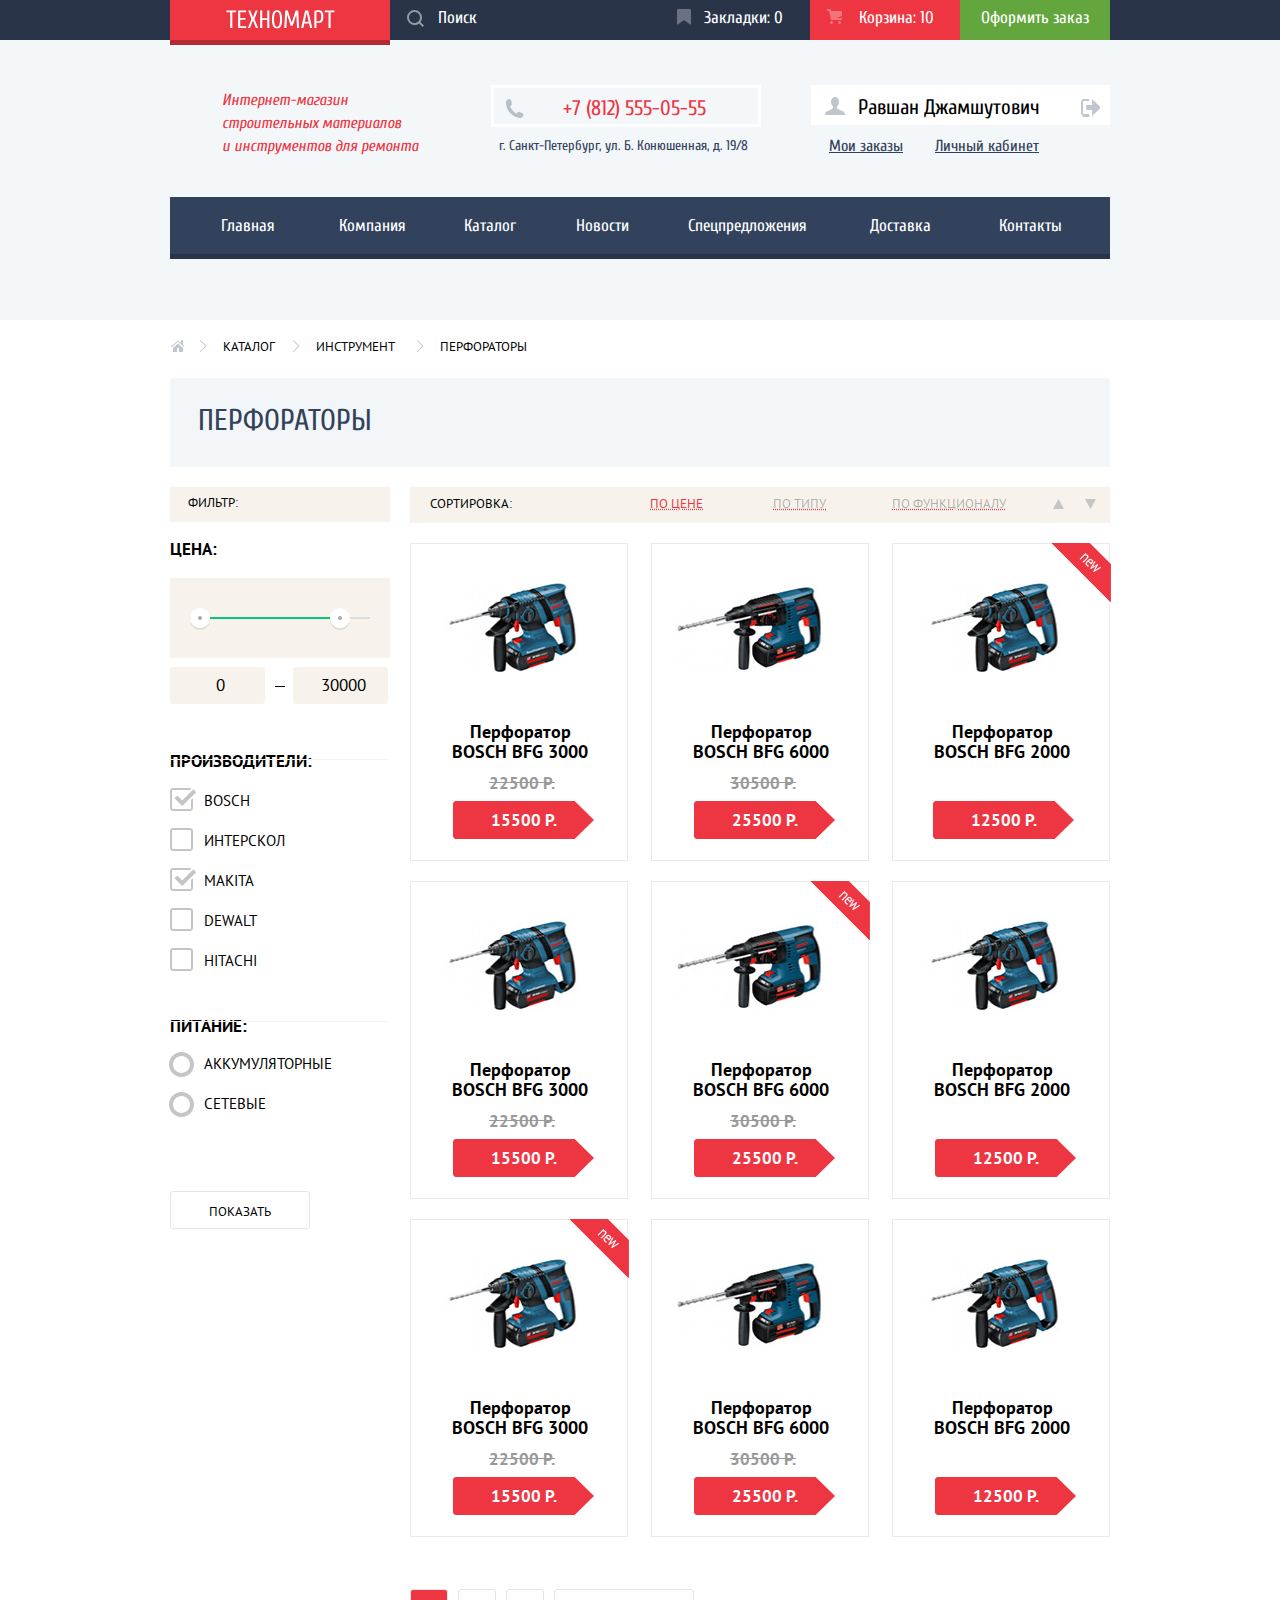
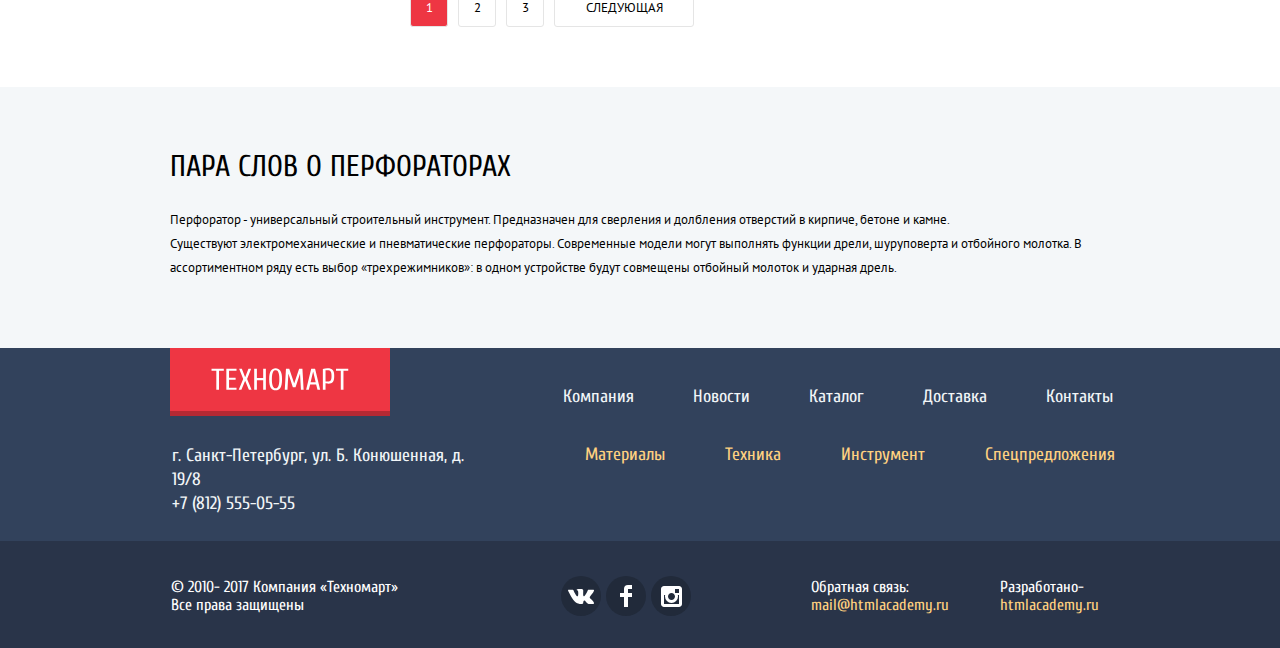
==== catalog.html @ b43952e5 "Update catalog.html" ====
<!DOCTYPE html>
<html lang="ru">
  <head>
    <meta charset="utf-8">
    <title>HTML Academy: Техномарт</title>
    <link href="https://fonts.googleapis.com/css?family=Cuprum:400,400i,700|PT+Sans:400,400i,700&display=swap&subset=cyrillic" rel="stylesheet"></link>
    <link  href="css/normalize.css" rel="stylesheet">
    <link  href="css/style.css" rel="stylesheet">
  </head>
  <body class="catalog-page">
    <header class="main-header">
      <div class="header-top-wrapper">
        <div class="header-top container">
          <div class="logo">
            <a href="index.html">
              <img src="img/logo-technomart.svg" alt="Логотип интернет-магазина &laquo;Техномарт&raquo;" width="109" height="19">
            </a>
          </div>
          <form class="search" action="#" method="post" autocomplete="off">
            <label class="visually-hidden" for="search">Поиск:</label>
            <input id="search" type="text" name="search" placeholder="Поиск">
          </form>
          <div class="order-registration">
            <a class="bookmarks" href="">Закладки: 0</a>
            <a class="basket-full" href="">Корзина: 10</a>
            <a class="order" href="">Оформить заказ</a>
          </div>
        </div>
      </div>
      <div class="header-middle container">
        <div class="technomart-definition">
        <p>
        Интернет-магазин строительных материалов<br> и инструментов для ремонта
        </p>
      </div>
      <div class="address">
          <a class="phone" href="">+7 (812) 555-05-55</a>
          <p>г. Санкт-Петербург, ул. Б. Конюшенная, д. 19/8</p>
        </div>
        <div class="personal">
          <ul>
            <li><a class="name" href="">Равшан Джамшутович</a></li>
            <li>
              <a class="exit" href="">
              <span class="visually-hidden">Выход</span>
              </a>
            </li>
          </ul>
          <ul>
            <li><a class="my-orders" href="">Мои заказы</a></li>
            <li><a class="personal-account" href="">Личный кабинет</a></li>
          </ul>
        </div>
      </div>
      <div class="container">
        <nav>
          <ul class="header-navigation">
            <li><a class="current" href="index.html">Главная</a></li>
            <li><a href="">Компания</a></li>
            <li><a href="catalog.html">Каталог</a></li>
            <li><a href="">Новости</a></li>
            <li><a href="">Спецпредложения</a></li>
            <li><a href="">Доставка</a></li>
            <li><a href="">Контакты</a></li>
          </ul>
        </nav>
      </div>
    </header>
    <main>
      <div class="container">
        <ul class="breadcrumbs">
          <li><a class="home" href="index.html">
            <span class="visually-hidden">Каталог</span>
          </a></li>
          <li><a href="catalog.html">Каталог</a></li>
          <li><a href="">Инструмент</a></li>
          <li><a class="current" href="">Перфораторы</a></li>
        </ul>
        <h1 class="hammer-drills">Перфораторы</h1>
        <section class="product-selection">
            <h2 class="visually-hidden">Выбор товара</h2>
            <section class="filters">
              <h3>Фильтр:</h3>
              <form class="filter" action="#" method="get">
                <fieldset class="filter-item">
                  <legend>Цена:</legend>
                  <div class="range-filter">
                    <div class="range-controls">
                      <div class="scale">
                        <div class="bar"></div>
                      </div>
                      <div class="toggle toggle-min"></div>
                      <div class="toggle toggle-max"></div>
                    </div>
                    <div class="price-controls">
                      <label class="min-price">
                        <input name="min-price" type="text" value="0">
                      </label>
                      <label class="max-price">
                        <input name="max-price" type="text" value="30000">
                      </label>
                    </div>
                  </div>
                </fieldset>
                <fieldset class="manufacturers">
                  <legend>Производители:</legend>
                  <ul>
                    <li>
                      <label>
                        <input class="check-input" type="checkbox" name="Bosch" checked>
                        <span class="check-box"></span>
                        BOSCH
                      </label>
                    </li>
                    <li>
                      <label>
                        <input class="check-input" type="checkbox" name="interskol">
                        <span class="check-box"></span>
                        ИНТЕРСКОЛ
                      </label>
                    </li>
                    <li>
                      <label>
                        <input class="check-input" type="checkbox" name="Makita" checked>
                        <span class="check-box"></span>
                        MAKITA
                      </label>
                    </li>
                    <li>
                      <label>
                        <input class="check-input" type="checkbox" name="DeWalt">
                        <span class="check-box"></span>
                        DEWALT
                      </label>
                    </li>
                    <li>
                      <label>
                        <input  class="check-input" type="checkbox" name="Hita
                        chi">
                        <span class="check-box"></span>
                        HITACHI
                      </label>
                    </li>
                  </ul>
                </fieldset>
                <fieldset class="power-supply">
                  <legend>Питание:</legend>
                  <ul>
                    <li>
                      <label>
                        <input class="radio-input" type="radio" name="supply" value="rechargeable">
                        <span class="check-box"></span>
                        Аккумуляторные
                      </label>
                    </li>
                    <li>
                      <label>
                        <input class="radio-input" type="radio" name="supply" value="wireline">
                        <span class="check-box"></span>
                        Сетевые
                      </label>
                    </li>
                  </ul>
                </fieldset>
                <button class="filter-button" type="submit">Показать</button>
              </form>
            </section>
            <section class="catalog-hammer-drill">
              <h2 class="visually-hidden">Каталог перфораторов</h2>
              <section class="sort">
                <h3>Сортировка:</h3>
                <ul class="sort-list">
                  <li>
                    <a class="current" href="">По цене</a>
                  </li>
                  <li>
                    <a href="">По типу</a>
                  </li>
                  <li>
                    <a href="">По функционалу</a>
                  </li>
                  <li>
                    <a class="up-dir" href="">
                      <span class="visually-hidden">Вверх</span>
                    </a>
                  </li>
                  <li>
                    <a class="down-dir" href="">
                      <span class="visually-hidden">Вниз</span>
                    </a>
                  </li>
                </ul>
              </section>
              <ul class="hammer-drill-list">
                <li class="hammer-drill-item">
                  <div class="choice">
                    <a class="buy" href="placeorder.html">Купить</a>
                    <a class="bookmark" href="">В закладки</a>
                  </div>
                  <img class="hammer-drill-image" src="img/bosch-1.jpg" alt="Перфоратор BOSCH BFG 3000" width="216" height="170">
                  <h3>Перфоратор BOSCH BFG 3000</h3>
                  <div class="old-price">22500 Р.</div>
                  <div class="new-price">15500 Р.</div>
                </li>
                <li class="hammer-drill-item">
                  <div class="choice">
                    <a class="buy" href="placeorder.html">Купить</a>
                    <a class="bookmark" href="">В закладки</a>
                  </div>
                  <img class="hammer-drill-image" src="img/bosch-2.jpg" alt="Перфоратор BOSCH BFG 6000" width="216" height="170">
                  <h3>Перфоратор BOSCH BFG 6000</h3>
                  <div class="old-price">30500 Р.</div>
                  <div class="new-price">25500 Р.</div>
                </li>
                <li class="hammer-drill-item one-price new">
                  <div class="choice">
                    <a class="buy" href="placeorder.html">Купить</a>
                    <a class="bookmark" href="">В закладки</a>
                  </div>
                  <img class="hammer-drill-image" src="img/bosch-1.jpg" alt="Перфоратор BOSCH BFG 2000" width="216" height="170">
                  <h3>Перфоратор BOSCH BFG 2000</h3>
                  <div class="new-price">12500 Р.</div>
                </li>
                <li class="hammer-drill-item">
                  <div class="choice">
                    <a class="buy" href="placeorder.html">Купить</a>
                    <a class="bookmark" href="">В закладки</a>
                  </div>
                  <img class="hammer-drill-image" src="img/bosch-1.jpg" alt="Перфоратор BOSCH BFG 3000" width="216" height="170">
                  <h3>Перфоратор BOSCH BFG 3000</h3>
                  <div class="old-price">22500 Р.</div>
                  <div class="new-price">15500 Р.</div>
                </li>
                <li class="hammer-drill-item new">
                  <div class="choice">
                    <a class="buy" href="placeorder.html">Купить</a>
                    <a class="bookmark" href="">В закладки</a>
                  </div>
                  <img class="hammer-drill-image" src="img/bosch-2.jpg" alt="Перфоратор BOSCH BFG 6000" width="216" height="170">
                  <h3>Перфоратор BOSCH BFG 6000</h3>
                  <div class="old-price">30500 Р.</div>
                  <div class="new-price">25500 Р.</div>
                </li>
                <li class="hammer-drill-item one-price">
                  <div class="choice">
                    <a class="buy" href="placeorder.html">Купить</a>
                    <a class="bookmark" href="">В закладки</a>
                  </div>
                  <img class="hammer-drill-image" src="img/bosch-1.jpg" alt="Перфоратор BOSCH BFG 2000" width="216" height="170">
                  <h3>Перфоратор BOSCH BFG 2000</h3>
                  <div class="new-price">12500 Р.</div>
                </li>
                <li class="hammer-drill-item new">
                  <div class="choice">
                    <a class="buy" href="placeorder.html">Купить</a>
                    <a class="bookmark" href="">В закладки</a>
                  </div>
                  <img class="hammer-drill-image" src="img/bosch-1.jpg" alt="Перфоратор BOSCH BFG 3000" width="216" height="170">
                  <h3>Перфоратор BOSCH BFG 3000</h3>
                  <div class="old-price">22500 Р.</div>
                  <div class="new-price">15500 Р.</div>
                </li>
                <li class="hammer-drill-item">
                  <div class="choice">
                    <a class="buy" href="placeorder.html">Купить</a>
                    <a class="bookmark" href="">В закладки</a>
                  </div>
                  <img class="hammer-drill-image" src="img/bosch-2.jpg" alt="Перфоратор BOSCH BFG 6000" width="216" height="170">
                  <h3>Перфоратор BOSCH BFG 6000</h3>
                  <div class="old-price">30500 Р.</div>
                  <div class="new-price">25500 Р.</div>
                </li>
                <li class="hammer-drill-item one-price">
                  <div class="choice">
                    <a class="buy" href="placeorder.html">Купить</a>
                    <a class="bookmark" href="">В закладки</a>
                  </div>
                  <img class="hammer-drill-image" src="img/bosch-1.jpg" alt="Перфоратор BOSCH BFG 2000" width="216" height="170">
                  <h3>Перфоратор BOSCH BFG 2000</h3>
                  <div class="new-price">12500 Р.</div>
                </li>
              </ul>
              <div class="pagination">
                <ul class="pagination-list">
                  <li><a class="current">1</a></li>
                  <li><a href="">2</a></li>
                  <li><a href="">3</a></li>
                  <li><a class="next" href="">Следующая</a></li>
                </ul>
              </div>
            </section>
          </section>
        </div>
        <div class="about-hammer-drill-wrapper">
          <section class="about-hammer-drill container">
            <h2>Пара слов о перфораторах</h2>
            <p>Перфоратор - универсальный строительный инструмент. Предназначен для сверления и долбления отверстий в кирпиче, бетоне и камне.<br>
            Существуют электромеханические и пневматические перфораторы. Современные модели могут выполнять функции дрели, шуруповерта и отбойного молотка. В ассортиментном ряду есть выбор &laquo;трехрежимников&raquo;: в одном устройстве будут совмещены отбойный молоток и ударная дрель.</p>
          </section>
        </div>
      </main>
      <footer>
        <div class="footer-top-wrapper">
          <div class="footer-top container">
            <div class="footer-top-left">
              <div class="logo-back">
                <a href="">
                  <img src="img/logo-technomart.svg" alt="Логотип интернет-магазина &laquo;Техномарт&raquo;" width="138" height="23">
                </a>
              </div>
              <p>г. Санкт-Петербург, ул. Б. Конюшенная, д. 19/8<br>
              +7 (812) 555-05-55
              </p>
            </div>
            <nav class="footer-navigation">
              <ul class="footer-navigation-top">
                <li><a href="">Компания</a></li>
                <li><a href="">Новости</a></li>
                <li><a href="catalog.html">Каталог</a></li>
                <li><a href="">Доставка</a></li>
                <li><a href="">Контакты</a></li>
              </ul>
              <ul class="footer-navigation-bottom">
                <li><a href="">Материалы</a></li>
                <li><a href="">Техника</a></li>
                <li><a href="">Инструмент</a></li>
                <li><a href="">Спецпредложения</a></li>
              </ul>
            </nav>
          </div>
        </div>
        <div class="footer-bottom-wrapper">
          <div class="footer-bottom container">
            <p>&copy; 2010- 2017 Компания &laquo;Техномарт&raquo;<br>
            Все права защищены
            </p>
            <ul class="social-networks">
              <li>
                <a class="social-button" href="https://vk.com">
                  <span class="visually-hidden">Вконтакте</span>
                  <svg xmlns="http://www.w3.org/2000/svg" width="26" height="15" viewBox="0 0 26 15">
                      <path fill="#fff" d="M16.138 11.51c.956-.309 2.18 2.04 3.483 2.939.978.681 1.727.534 1.727.534l3.473-.05s1.815-.112.957-1.554c-.071-.12-.503-1.069-2.585-3.022-2.177-2.043-1.882-1.712.739-5.244 1.597-2.153 2.236-3.468 2.036-4.028-.192-.539-1.365-.399-1.365-.399L20.69.713c-.381.001-.704.119-.851.515-.003.004-.621 1.666-1.445 3.079-1.741 2.989-2.436 3.148-2.724 2.961-.661-.433-.494-1.737-.494-2.664 0-2.897.432-4.105-.846-4.417-.427-.104-.739-.172-1.828-.182-1.392-.021-2.574 0-3.244.329-.445.223-.786.712-.579.74.26.035.843.16 1.155.586.401.552.389 1.789.389 1.789s.229 3.411-.54 3.834c-.528.29-1.25-.302-2.803-3.016-.793-1.388-1.392-2.922-1.392-2.922s-.116-.285-.326-.441c-.25-.185-.6-.244-.6-.244L.848.684S.29.7.085.946c-.182.218-.015.668-.015.668s2.909 6.881 6.203 10.347c3.02 3.182 6.452 2.971 6.452 2.971h1.555s.469-.054.709-.312c.224-.24.214-.691.214-.691s-.031-2.109.935-2.419z"/>
                  </svg>
                </a>
              </li>
              <li>
                <a class="social-button" href="https://facebook.com">
                  <span class="visually-hidden">Фейсбук</span>
                  <svg xmlns="http://www.w3.org/2000/svg" width="12" height="22" viewBox="0 0 12 22">
                      <path fill="#FFF" d="M12 4V0H8a4 4 0 0 0-4 4v4H0v4h4v10h4V12h4V8H8V4h4z"/>
                  </svg>

                </a>
              </li>
              <li>
                <a class="social-button" href="https://instagram.com">
                  <span class="visually-hidden">Инстаграм</span>
                  <svg xmlns="http://www.w3.org/2000/svg" width="21" height="21" viewBox="0 0 21 21">
                      <path fill="#FFF" d="M18 0H3C1.35 0 0 1.35 0 3v15c0 1.65 1.35 3 3 3h15c1.65 0 3-1.35 3-3V3c0-1.65-1.35-3-3-3zm-7.5 7c1.93 0 3.5 1.57 3.5 3.5S12.43 14 10.5 14 7 12.43 7 10.5 8.57 7 10.5 7zM18 18H3V9h1.181A6.504 6.504 0 0 0 4 10.5a6.5 6.5 0 1 0 13 0 6.45 6.45 0 0 0-.181-1.5H18v9zm0-11h-4V3h4v4z"/>
                  </svg>
                </a>
              </li>
            </ul>
            <p>Обратная связь:<br>
              <a class="feedback" href="mailto:mail@htmlacademy.ru">mail@htmlacademy.ru</a></p>
            <p>Разработано-<br>
              <a class="developed" href="https://htmlacademy.ru/intensive/htmlcss">htmlacademy.ru</a></p>
          </div>
        </div>
      </footer>
      <section class="modal modal-back">
        <h2>Товар добавлен в корзину!</h2>
        <button class="modal-close" type="button">
          <span class="visually-hidden">Закрыть</span>
        </button>
        <div class="modal-back-bottom">
          <a class="make-order" href="#">Оформить заказ</a>
          <button class="white-button" type="button">Продолжить покупки</button>
        </div>
      </section>
      <script src="js/brief-script.js"></script>
    </body>
    </html>
---- css/style.css ----
html {
	box-sizing: border-box;
}

*,
*::before,
*::after {
	box-sizing: inherit;
}

body {
	margin: 0;
	padding: 0;
	font-family: 'Cuprum', Arial, sans-serif;
	font-size: 17px;
	line-height: 18px;
	font-weight: 400;
	color: #000000;
	background-color: #ffffff;
}

a {
	text-decoration: none;
}

header {
	background-color: #f4f7f9;
}

.header-top {
	background-color: #293449;
}

.header-top a,
.header-top label {
	font-size: 17px;
	line-height: 18px;
	color: #ffffff;
}

.header-top input {
	background-color: #293449;
	border: none;
}

.header-top a:hover,
.header-top input:hover,
.header-top label:hover {
	background-color: #212a3a;
}

.header-top a[class="order"]:hover {
	background-color: #5fbb2d;
}

.header-top a:active {
	color: rgba(255, 255, 255, 0.5);
	background-color: #161d29;
}

.header-top a[class="order"]:active {
	background-color: #518534;
}

.header-top input:focus,
.header-top label:focus {
	color: #000000;
	background-color: #ffffff;
}

.logo a {
	display: block;
	width: 220px;
	height: 45px;
	padding-top: 10px;
	text-align: center;
	box-shadow: inset 0px -5px 0 0 rgba(0, 0, 0, 0.24);
	background-color: #ee3643;
}

.logo a:hover {
	background-color: #ca2c37;
}

.logo a:active {
	background-color: #ba2732;
}

.header-top .order {
	background-color: #63a63e;
}

.technomart-definition {
	vertical-align: middle;
	font-size: 16px;
	line-height: 23px;
	font-style: italic;
	color: #ee3643;
}

.address a {
	display: block;
	/* margin-top: 15px; */
	min-height: 15px;
	padding-top: 10px;
	padding-bottom: 5px;
	padding-left: 17px;
	font-size: 21px;
	line-height: 21px;
	color: #ee3643;
	border: solid 3px #ffffff;
}

.address p {
	margin: 0;
	margin-top: 7px;
	margin-left: 8px;
	font-size: 14px;
	line-height: 24px;
	color: #32425c;
}

a.enter {
	font-size: 21px;
	line-height: 21px;
	color: #000000;
	text-align: left;
	background-color: #ffffff;
}

a.registration {
	font-size: 21px;
	line-height: 21px;
	color: #000000;
	text-align: left;
	background-color: #ffffff;
}

a.enter:hover,
a.registration:hover {
	color: #ee3643;
}

a.enter:active,
a.registration:active {
	color: rgba(0, 0, 0, 0.3);
}

.header-navigation {
	display: flex;
	padding: 0;
	margin: 0;
	margin-top: 23px;
	list-style: none;
	box-shadow: inset 0px -5px 0 0 #293449;
	background-color: #32425c;
}

.header-navigation li {
	text-align: center;
}

.header-navigation li:nth-child(1) {
	width: 155px;
}

.header-navigation li:nth-child(2) {
	width: 95px;
}

.header-navigation li:nth-child(3) {
	width: 140px;
}

.header-navigation li:nth-child(4) {
	width: 85px;
}

.header-navigation li:nth-child(5) {
	width: 205px;
}

.header-navigation li:nth-child(6) {
	width: 100px;
}

.header-navigation li:nth-child(7) {
	width: 160px;
}

.header-navigation a {
	display: block;
	padding-top: 20px;
	padding-bottom: 25px;
	font-size: 17px;
	line-height: 17px;
	color: #ffffff;
}

.header-navigation a:hover {
	background-color: #1d2739;
}

.header-navigation a:active {
	color: rgba(255, 255, 255, 0.5);
	background-color: #1d2739;
}

.assortment ul,
.popular-goods ul,
.popular-manufacturers ul,
.services ul,
.footer-navigation ul,
.footer-bottom ul,
.personal ul,
.breadcrumbs,
.product-selection ul,
.sort ul,
.catalog-hammer-drill ul,
.pagination ul {
	list-style: none;
}

.materials,
.instrument,
.technics,
.discount,
.delivery {
	position: relative;
	width: 300px;
	min-height: 123px;
}

.materials {
	background-color: #f6b22d;
}

.materials h3 {
	font-size: 24px;
	line-height: 30px;
	color: #ffffff;
	font-weight: 700;
}

.instrument {
	background-color: #3bbce3;
}

.instrument h3 {
	font-size: 24px;
	line-height: 30px;
	color: #ffffff;
	font-weight: 700;
}

.technics {
	background-color: #dc91d8;
}

.technics h3 {
	font-size: 24px;
	line-height: 30px;
	color: #ffffff;
	font-weight: 700;
}

.discount {
	background-color: #8ed78f;
}

.discount h3 {
	font-size: 24px;
	line-height: 30px;
	color: #ffffff;
	font-weight: 700;
}

.delivery {
	background-color: #ffc047;
}

.delivery h3 {
	font-size: 24px;
	line-height: 30px;
	color: #ffffff;
	font-weight: 700;
}

.drills {
	position: relative;
	display: none;
	width: 620px;
	height: 266px;
	padding: 0;
	padding-left: 25px;
	padding-top: 24px;
	background-image: url("../img/slider-image.jpg");
}

.drills::before {
	content: "";
	position: absolute;
	bottom: 35px;
	left: 295px;
	width: 10px;
	height: 10px;
	background-color: #ffffff;
	border-radius: 50%;
}

.drills::after {
	content: "";
	position: absolute;
	bottom: 35px;
	left: 315px;
	width: 10px;
	height: 10px;
	background-color: #ee3643;
	border: 2px solid #ffffff;
	border-radius: 50%;
}

.perforators {
	display: none;
	width: 620px;
	height: 266px;
	padding: 0;
	padding-top: 24px;
	padding-left: 24px;
	background-image: url("../img/slide-image.jpg");
}

.perforators::before {
	content: "";
	position: absolute;
	bottom: 35px;
	left: 295px;
	width: 10px;
	height: 10px;
	background-color: #ee3643;
	border: 2px solid #ffffff;
	border-radius: 50%;
}

.perforators::after {
	content: "";
	position: absolute;
	bottom: 35px;
	left: 315px;
	width: 10px;
	height: 10px;
	background-color: #ffffff;
	border-radius: 50%;
}

.drills h3,
.perforators h3 {
	margin: 0;
	font-size: 36px;
	line-height: 36px;
	color: #ffffff;
	font-weight: 700;
	text-transform: uppercase;
}

.drills span,
.perforators span {
	display: block;
	margin-top: 2px;
	font-size: 18px;
	line-height: 24px;
	color: #ffffff;
}

.drills a,
.perforators a {
	display: block;
	width: 195px;
	height: 38px;
	padding-top: 11px;
	padding-left: 5px;
	margin-top: 121px;
	margin-left: 0;
	font-size: 14px;
	line-height: 18px;
	text-transform: uppercase;
	color: #ffffff;
	text-align: center;
	background-color: #ee3643;
	border-radius: 3px;
}

.drills a:hover,
.perforators a:hover {
	background-color: #ca2c37;
}

.drills a:active,
.perforators a:active {
	background-color: #ba2732;
}

.backward {
	position: absolute;
	top: 114px;
	left: 25px;
	width: 22px;
	height: 40px;
	background-image: url("../img/icon-left.svg");
	background-color: transparent;
	border: none;
	outline: none;
}

.forward {
	position: absolute;
	top: 114px;
	right: 20px;
	width: 22px;
	height: 40px;
	background-image: url("../img/icon-right.svg");
	background-color: transparent;
	border: none;
	outline: none;
}

.materials a {
	font-size: 14px;
	line-height: 18px;
	text-transform: uppercase;
	color: #ffffff;
	background-color: rgba(0, 0, 0, 0.1);
}

.materials a:hover {
	background-color: rgba(0, 0, 0, 0.2);
}

.materials a:active {
	background-color: rgba(0, 0, 0, 0.3);
}

.instrument a {
	font-size: 14px;
	line-height: 18px;
	text-transform: uppercase;
	color: #ffffff;
	background-color: rgba(0, 0, 0, 0.1);
}

.instrument a:hover {
	background-color: rgba(0, 0, 0, 0.2);
}

.instrument a:active {
	background-color: rgba(0, 0, 0, 0.3);
}

.technics a {
	font-size: 14px;
	line-height: 18px;
	text-transform: uppercase;
	color: #ffffff;
	background-color: rgba(0, 0, 0, 0.1);
}

.technics a:hover {
	background-color: rgba(0, 0, 0, 0.2);
}

.technics a:active {
	background-color: rgba(0, 0, 0, 0.3);
}

.discount a {
	font-size: 14px;
	line-height: 18px;
	text-transform: uppercase;
	color: #ffffff;
	background-color: rgba(0, 0, 0, 0.1);
}

.discount a:hover {
	background-color: rgba(0, 0, 0, 0.2);
}

.discount a:active {
	background-color: rgba(0, 0, 0, 0.3);
}

.delivery a {
	font-size: 14px;
	line-height: 18px;
	text-transform: uppercase;
	color: #ffffff;
	background-color: rgba(0, 0, 0, 0.1);
}

.delivery a:hover {
	background-color: rgba(0, 0, 0, 0.2);
}

.delivery a:active {
	background-color: rgba(0, 0, 0, 0.3);
}

.goods-and-services {
	display: flex;
	flex-wrap: wrap;
	padding: 0;
}

.goods-and-services li {
	margin-right: 20px;
	margin-bottom: 20px;
	padding-left: 22px;
	padding-top: 21px;
}

.amenities {
	display: flex;
	flex-wrap: wrap;
	width: 300px;
	padding: 0;
}

.amenities li {
	margin: 0;
}

.amenities li:first-child {
	margin-bottom: 20px;
}

.goods-and-services li:nth-child(3),
.goods-and-services li:nth-child(5) {
	margin-right: 0;
}

.goods-and-services li:nth-child(n+4) {
	position: relative;
	margin-bottom: 0;
	padding: 0;
}

.assortment.container {
	margin-top: 56px;
	margin-bottom: 53px;
}

.materials h3,
.instrument h3,
.technics h3,
.discount h3,
.delivery h3 {
	margin: 0;
}

.materials a,
.instrument a,
.technics a,
.discount a,
.delivery a {
	display: block;
	width: 135px;
	height: 38px;
	margin-left: 1px;
	margin-top: 12px;
	text-align: center;
	padding-top: 11px;
	border-radius: 3px;
}

.materials a,
.instrument a {
	margin-left: 3px;
}

.materials::after {
	content: "";
	position: absolute;
	top: 32px;
	right: 43px;
	width: 44px;
	height: 65px;
	background-image: url("../img/icon-1.svg");
}

.instrument::after {
	content: "";
	position: absolute;
	top: 34px;
	right: 28px;
	width: 75px;
	height: 61px;
	background-image: url("../img/icon-2.svg");
}

.technics::after {
	content: "";
	position: absolute;
	top: 32px;
	right: 31px;
	width: 78px;
	height: 62px;
	background-image: url("../img/icon-3.svg");
}

.discount::after {
	content: "";
	position: absolute;
	top: 27px;
	right: 45px;
	width: 59px;
	height: 72px;
	background-image: url("../img/icon-4.svg");
}

.delivery::after {
	content: "";
	position: absolute;
	top: 33px;
	right: 31px;
	width: 78px;
	height: 63px;
	background-image: url("../img/icon-5.svg");
}

.popular-goods-subject {
	margin-top: 55px;
	min-height: 89px;
	background-color: #f9f5f0;
}

.popular-goods h2 {
	margin-top: 5px;
	font-size: 30px;
	font-weight: 300;
	line-height: 30px;
	text-transform: uppercase;
	color: #32425c;
}

.all-popular-goods {
	width: 253px;
	height: 38px;
	padding-top: 11px;
	font-size: 14px;
	line-height: 18px;
	text-transform: uppercase;
	color: #ffffff;
	text-align: center;
	background-color: #ee3643;
	border-radius: 3px;
}

.all-popular-goods:hover {
	background-color: #ca2c37;
}

.all-popular-goods:active {
	background-color: #ba2732;
}

.popular-manufacturers-subject {
	display: flex;
	justify-content: space-between;
	padding-top: 25px;
	padding-left: 28px;
	padding-right: 24px;
	min-height: 89px;
	background-color: #f9f5f0;
}

.popular-manufacturers-subject h2 {
	margin: 0;
	margin-top: 5px;
	font-size: 30px;
	font-weight: 300;
	line-height: 30px;
	text-transform: uppercase;
	color: #32425c;
}

.popular-manufacturers-subject a {
	padding-top: 10px;
	text-align: center;
	border-radius: 3px;
}

a.all-manufacturers {
	width: 253px;
	height: 38px;
	font-size: 14px;
	line-height: 18px;
	text-transform: uppercase;
	color: #ffffff;
	background-color: #ee3643;
}

a.all-manufacturers:hover {
	background-color: #ca2c37;
}

a.all-manufacturers:active {
	background-color: #ba2732;
}

.services h2,
.services h3 {
	margin: 0;
	margin-left: 1px;
	font-size: 30px;
	font-weight: 300;
	line-height: 30px;
	color: #000000;
	text-transform: uppercase;
}

.services p {
	margin: 0;
	margin-top: 26px;
	font-family: "PT Sans", Arial, sans-serif;
	font-size: 13px;
	font-weight: 500;
	line-height: 24px;
	color: #000000;
}

.about-delivery p {
	width: 275px;
}

.about-garanty p {
	width: 375px;
}

.service-delivery,
.service-garanty,
.service-credit {
	font-size: 21px;
	line-height: 30px;
	font-weight: 700;
	color: #ffffff;
	background-color: #32425c;
}

.service-delivery:hover,
.service-garanty:hover,
.service-credit:hover {
	background-color: #293449;
	outline: none;
}

.service-delivery:focus,
.service-garanty:focus,
.service-credit:focus {
	color: #32425c;
	background-color: #ffffff;
	outline: none;
}

.service-focus {
	color: #32425c;
	background-color: #ffffff;
	outline: none;
}

.about-company {
	width: 519px;
}

.about-company h2 {
	margin: 0;
	font-size: 30px;
	font-weight: 300;
	line-height: 30px;
	color: #000000;
	text-transform: uppercase;
}

.about-company p {
	margin: 0;
	margin-top: 26px;
	font-family: "PT Sans", Arial, sans-serif;
	font-size: 13px;
	font-weight: normal;
	line-height: 24px;
	color: #000000;
}

.about-company a {
	display: inline-flex;
	padding-top: 10px;
	padding-left: 40px;
	padding-right: 39px;
	padding-bottom: 8px;
	margin-top: 36px;
  vertical-align: top;
	font-size: 14px;
	line-height: 18px;
	color: #ffffff;
	text-transform: uppercase;
	text-align: center;
	background-color: #ee3643;
	border: 1px solid #ee3643;
	border-radius: 3px;
}

.about-company a:hover {
	background-color: #ca2c37;
}

.about-company a:active {
	background-color: #ba2732;
}

.transportation-list {
	list-style: none;
	margin: 0;
	margin-top: 19px;
	padding: 0;
	padding-left: 36px;
}

.transportation-list li {
	position: relative;
	font-size: 18px;
	line-height: 20px;
	color: #000000;
}

.transportation-list li:not(:first-child) {
	padding-top: 20px;
}

.transportation-list li:nth-child(1)::before {
	content: "";
	position: absolute;
	left: -36px;
	top: 9px;
	width: 25px;
	height: 2px;
	background-color: #ee3643;
}

.transportation-list li:nth-child(2)::before {
	content: "";
	position: absolute;
	left: -36px;
	top: 29px;
	width: 25px;
	height: 2px;
	background-color: #ee3643;
}

.transportation-list li:nth-child(3)::before {
	content: "";
	position: absolute;
	left: -36px;
	top: 28px;
	width: 25px;
	height: 2px;
	background-color: #ee3643;
}

.contacts h2 {
	margin: 0;
	font-size: 30px;
	font-weight: 300;
	line-height: 30px;
	color: #000000;
	text-transform: uppercase;
}

.contacts p {
	margin: 0;
	margin-top: 26px;
	font-family: 'PT Sans', Arial, sans-serif;
	font-size: 13px;
	line-height: 24px;
	color: #000000;
}

.contacts .min-map {
	display: block;
	margin-top: 31px;
	width: 300px;
	height: 158px;
}

.write-to-us {
	display: block;
	width: 300px;
	padding-top: 10px;
	padding-left: 63px;
	padding-right: 55px;
	padding-bottom: 8px;
	margin-top: 40px;
	font-size: 14px;
	line-height: 18px;
	color: #ffffff;
	text-transform: uppercase;
	background-color: #ee3643;
	border: 1px solid #ee3643;
	border-radius: 3px;
}

.write-to-us:hover {
	background-color: #ca2c37;
}

.write-to-us:active {
	background-color: #ba2732;
}

.footer-navigation {
	width: 550px;
	margin-left: auto;
	padding: 0;
}

.footer-navigation-top {
	margin: 0;
	padding: 0;
	padding-left: 3px;
	width: 550px;
	min-height: 50px;
}

.footer-navigation-top,
.footer-navigation-bottom {
	display: flex;
}

.footer-top,
.footer-navigation {
	background-color: #32425c;
}

.logo-back a {
	box-shadow: inset 0px -5px 0 0 rgba(0, 0, 0, 0.24);
	background-color: #ee3643;
}

.footer-top p {
	font-size: 18px;
	line-height: 24px;
	color: #f1f5f7;
}

.footer-navigation-top a {
	display: inline-block;
	margin: 0;
	padding-top: 37px;
	padding-right: 59px;
	vertical-align: top;
	font-size: 18px;
	line-height: 24px;
	color: #f1f5f7;
}

.footer-navigation-bottom {
	margin: 0;
	margin-top: 34px;
	margin-left: 25px;
	padding: 0;
	width: 525px;
	min-height: 40px;
}

.footer-navigation-bottom a {
	display: inline-flex;
	margin: 0;
	margin-right: 60px;
	font-size: 18px;
	line-height: 24px;
	color: #ffd180;
}

.footer-navigation-top a:hover,
.footer-navigation-bottom a:hover {
	text-decoration: underline;
}

.footer-navigation-top a:active {
	color: rgba(241, 245, 247, 0.5);
}

.footer-navigation-bottom a:active {
	color: rgba(255, 209, 128, 0.5);
}

.footer-bottom {
	background-color: #293449;
}

.footer-bottom p {
	margin: 0;
	font-size: 16px;
	line-height: 18px;
	color: #ffffff;
}

.feedback,
.developed {
	font-size: 16px;
	line-height: 18px;
	color: #ffd180;
}

.feedback:hover,
.developed:hover {
	text-decoration: underline;
}

.feedback:active,
.developed:active {
	color: #ee3643;
}

.personal ul:first-child {
	display: flex;
	justify-content: space-between;
	margin: 0;
	margin-top: 15px;
	padding: 0;
	width: 299px;
	min-height: 40px;
	background-color: #ffffff;
}

.personal ul:last-child {
	display: flex;
	margin: 0;
	padding: 0;
	margin-top: 12px;
	margin-left: 3px;
}

.personal .name {
	position: relative;
	display: inline-block;
	margin-top: 12px;
	margin-left: 47px;
  vertical-align: top;
	font-size: 21px;
	line-height: 21px;
	color: #000000;
	background-color: #ffffff;
}

.personal .name:active {
	font-size: 21px;
	line-height: 21px;
	color: rgba(0, 0, 0, 0.3);
	background-color: #ffffff;
}

.personal .name::before {
	content: "";
	position: absolute;
	top: 0;
	left: -33px;
	width: 20px;
	height: 18px;
	background-image: url("../img/icon-user.svg");
}

.personal .name:hover::before {
	background-image: url("../img/icon-user-hover.svg");
}

.personal .name:active::before {
	background-image: url("../img/icon-user.svg");
}

.personal .exit {
	position: relative;
	display: inline-flex;
	margin-top: 10px;
}

.personal .exit::before {
	content: "";
	position: absolute;
	top: 0px;
	left: -30px;
	width: 20px;
	height: 18px;
	background-image: url("../img/icon-logout.svg");
}

.personal .exit:hover::before {
	background-image: url("../img/icon-logout-hover.svg");
}

.personal .exit:active::before {
	background-image: url("../img/icon-logout.svg");
}

.personal .my-orders,
.personal .personal-account {
	font-size: 16px;
	color: #32425c;
	text-decoration: underline;
}

.personal .my-orders:hover,
.personal .personal-account:hover {
	font-size: 16px;
	color: #ee3643;
	text-decoration: underline;
}

.personal .my-orders:active,
.personal .personal-account:active {
	font-size: 16px;
	color: rgba(50, 66, 92, 0.3);
	text-decoration: underline;
}

.hammer-drills {
	width: 940px;
	height: 89px;
	padding-top: 28px;
	padding-left: 28px;
	margin: 0;
	margin-bottom: 20px;
	font-size: 30px;
	font-weight: 300;
	line-height: 30px;
	color: #32425c;
	text-transform: uppercase;
	background-color: #f2f6f8;
}

.sort {
	display: flex;
	margin: 0;
	margin-bottom: 0;
	width: 700px;
	min-height: 20px;
	background-color: #f7f3ec;
}

.filters h3,
.sort h3 {
	font-family: "PT Sans", Arial, sans-serif;
	font-size: 13px;
	line-height: 18px;
	font-weight: 400;
	color: #000000;
	text-transform: uppercase;
}

.sort h3 {
	margin-top: 8px;
	margin-bottom: 10px;
	margin-left: 20px;
	margin-right: 100px;
}

.sort a {
	font-family: "PT Sans", Arial, sans-serif;
	font-size: 13px;
	line-height: 18px;
	color: rgba(0, 0, 0, 0.3);
	text-transform: uppercase;
	text-decoration: underline;
	text-decoration-style: dotted;
	text-decoration-color: #ee3643;
}

.sort a:hover {
	font-family: "PT Sans", Arial, sans-serif;
	font-size: 13px;
	line-height: 18px;
	color: #000000;
	text-decoration: underline;
	text-decoration-color: #ee3643;
}

.sort a:active {
	font-family: "PT Sans", Arial, sans-serif;
	font-size: 13px;
	line-height: 18px;
	color: #ee3643;
	text-decoration: none;
}

a.up-dir {
	display: block;
	width: 11px;
	height: 10px;
	margin-left: 47px;
	margin-top: 5px;
	background-image: url("../img/icon-up-dir.svg");
}

a.up-dir:hover {
	background-image: url("../img/icon-up-dir-hover.svg");
}

a.up-dir:active {
	background-image: url("../img/icon-up-dir-active.svg");
}

a.down-dir {
	display: block;
	width: 11px;
	height: 10px;
	margin-left: 21px;
	margin-top: 5px;
	background-image: url("../img/icon-down-dir.svg");
}

a.down-dir:hover {
	background-image: url("../img/icon-down-dir-hover.svg");
}

a.down-dir:active {
	background-image: url("../img/icon-down-dir-active.svg");
}

.pagination a {
	display: block;
	width: 38px;
	height: 38px;
	padding-top: 9px;
	font-family: "PT Sans", Arial, sans-serif;
	font-size: 13px;
	line-height: 18px;
	color: #000000;
	text-transform: uppercase;
	text-align: center;
	background-color: #ffffff;
	border: 1px solid #e5e5e5;
	border-radius: 3px;
}

.pagination a:hover {
	font-family: "PT Sans", Arial, sans-serif;
	font-size: 13px;
	line-height: 18px;
	color: #000000;
	text-transform: uppercase;
	background-color: #ffffff;
	border: 1px solid #bdc6ca;
}

.pagination a:active {
	font-family: "PT Sans", Arial, sans-serif;
	font-size: 13px;
	line-height: 18px;
	color: #000000;
	text-transform: uppercase;
	background-color: #ffffff;
	border: 1px solid #ee3643;
}

.pagination .current {
	font-family: "PT Sans", Arial, sans-serif;
	font-size: 13px;
	line-height: 18px;
	color: #ffffff;
	background-color: #ee3643;
}

.about-hammer-drill {
	min-height: 120px;
}

.about-hammer-drill h2 {
	margin: 0;
	font-size: 30px;
	font-weight: 300;
	line-height: 30px;
	color: #000000;
	text-transform: uppercase;
}

.about-hammer-drill p {
	margin: 0;
	margin-top: 26px;
	margin-bottom: 67px;
	font-family: "PT Sans", Arial, sans-serif;
	font-size: 13px;
	line-height: 24px;
	color: #000000;
}

.filter fieldset {
	padding: 0;
	border: none;
}

.filter-item {
	margin: 0;
	margin-top: 12px;
	padding: 0;
	border: none;
}

.range-filter {
	width: 220px;
	padding-top: 14px;
}

.range-controls {
	position: relative;
	height: 80px;
	padding-top: 39px;
	padding-left: 20px;
	padding-right: 20px;
	background-color: #f7f3ec;
	border-radius: 53x;
}

.range-controls .scale {
	height: 2px;
	background: #d7dcde;
}

.range-controls .bar {
	width: 80%;
	height: 2px;
	background: #00ca74;
}

.range-controls .toggle {
	position: absolute;
	top: 30px;
	left: 0;
	width: 20px;
	height: 22px;
	padding: 0;
	background-image: url("../img/filter-button.svg");
	cursor: pointer;
}

.range-controls .toggle-min {
	left: 20px;
}

.range-controls .toggle-max {
	left: 160px;
}

.price-controls label {
	display: inline-flex;
}

.price-controls input {
	width: 95px;
	padding-left: 7px;
	padding-top: 9px;
	padding-bottom: 10px;
	font-family: "PT Sans", Arial, sans-serif;
	font-size: 17px;
	line-height: 18px;
	color: #000000;
	text-align: center;
	background-color: #f7f3ec;
	border-radius: 3px;
	border: none;
}

.price-controls .max-price {
  position: relative;
	margin-left: 28px;
}

.max-price::before {
  content: "";
  position: absolute;
  left: -18px;
  top: 19px;
  width: 10px;
  height: 1px;
  background-color: #000000;
}

.manufacturers {
	position: relative;
	width: 220px;
	min-height: 260px;
	margin-top: 42px;
	margin-left: 0;
}

.manufacturers::before {
	content: "";
	position: absolute;
	top: -16px;
	left: -2px;
	width: 220px;
	height: 1px;
	background-color: #f7f3ec;
}

.manufacturers ul {
	padding: 0;
	padding-top: 15px;
	margin: 0;
}

.manufacturers li {
	margin-bottom: 20px;
	font-family: "PT Sans", Arial, sans-serif;
	font-size: 15px;
	line-height: 20px;
	color: #000000;
	text-transform: uppercase;
}

.manufacturers label {
	padding-left: 34px;
}

.check-input {
	position: absolute;
	-webkit-appearance: none;
	appearance: none;
}

.manufacturers .check-box {
	position: absolute;
	width: 27px;
	height: 23px;
	margin-left: -34px;
	margin-top: -3px;
	background-image: url("../img/checkbox-off.svg");
	background-repeat: no-repeat;
}

.manufacturers .check-box:hover {
	background-image: url("../img/checkbox-off-hover.svg");
}

.check-input:checked+.check-box {
	background-image: url("../img/checkbox-on.svg");
}

.check-input:checked:hover+.check-box {
	background-image: url("../img/checkbox-on-hover.svg");
}

.check-input:disabled+.check-box {
	opacity: 0.3;
}

.radio-input {
	position: absolute;
	-webkit-appearance: none;
	appearance: none;
}

.power-supply {
	position: relative;
	width: 220px;
	min-height: 180px;
	padding: 0;
	margin-top: 5px;
	margin-left: 0;
}

.power-supply li {
	margin: 0;
	margin-bottom: 20px;
	font-family: "PT Sans", Arial, sans-serif;
	font-size: 15px;
	line-height: 20px;
	color: #000000;
	text-transform: uppercase;
}

.power-supply::before {
	content: "";
	position: absolute;
	top: -20px;
	left: -2px;
	width: 220px;
	height: 1px;
	background-color: #f7f3ec;
}

.manufacturers::before {
	content: "";
	position: absolute;
	top: -17px;
	left: -2px;
	width: 220px;
	height: 1px;
	background-color: #f7f3ec;
}

.power-supply ul {
	padding: 0;
	padding-top: 13px;
	padding-left: 3px;
	margin: 0;
}

.power-supply label {
	padding-left: 31px;
}

.power-supply .check-box {
	position: absolute;
	width: 25px;
	height: 25px;
	margin-left: -35px;
	margin-top: -2px;
	background-image: url("../img/radio-off.svg");
	background-repeat: no-repeat;
}

.power-supply .check-box:hover {
	background-image: url("../img/radio-off-hover.svg");
}

.radio-input:checked+.check-box {
	background-image: url("../img/radio-on.svg");
}

.radio-input:checked:hover+.check-box {
	background-image: url("../img/radio-on-hover.svg");
}

.radio-input:disabled+.check-box {
	opacity: 0.3;
}

.filter legend {
	padding: 0;
	font-family: "PT Sans", Arial, sans-serif;
	font-size: 17px;
	line-height: 30px;
	font-weight: 700;
	color: #000000;
	text-transform: uppercase;
}

.filter input[type="checkbox"],
.filter input[type="radio"] {
	font-family: "PT Sans", Arial, sans-serif;
	font-size: 15px;
	line-height: 20px;
	color: #000000;
}

.price-controls {
  display: flex;
  margin: 0;
  padding: 0;
  padding-top: 9px;
}

.filter label {
	text-transform: uppercase;
}

.filter-button {
	width: 140px;
	min-height: 38px;
	padding-top: 5px;
	font-family: "PT Sans", Arial, sans-serif;
	font-size: 13px;
	line-height: 18px;
	color: #000000;
	text-transform: uppercase;
	background-color: #ffffff;
	border: none;
	border: 1px solid #e5e5e5;
	border-radius: 3px;
}

.appellation {
	font-family: "PT Sans", Arial, sans-serif;
	font-size: 18px;
	line-height: 20px;
	font-weight: 700;
	color: #000000;
}

.hammer-drill-item .old-price {
	margin-top: 12px;
	margin-left: 78px;
	font-family: "PT Sans", Arial, sans-serif;
	font-size: 17px;
	line-height: 18px;
	font-weight: 700;
	color: #999999;
	text-decoration: line-through;
}

.hammer-drill-item .new-price {
	margin-top: 9px;
	margin-left: 42px;
	padding-top: 10px;
	width: 141px;
	height: 38px;
	font-family: "PT Sans", Arial, sans-serif;
	font-size: 17px;
	line-height: 18px;
	font-weight: 700;
	color: #ffffff;
	text-align: center;
	background-image: url("../img/item-button.svg");
}

.hammer-drill-item:nth-child(3) .new-price {
	margin-left: 40px;
}

.one-price .old-price {
	display: none;
}

.one-price .new-price {
	margin-top: 39px;
}

.container {
	width: 940px;
	margin: 0 auto;
	padding: 0;
}

.header-top-wrapper {
	width: 100%;
	min-height: 25px;
	background-color: #293449;
}

.main-header {
	min-height: 320px;
}

.header-top {
	display: flex;
	height: 40px;
}

.bookmarks,
.basket,
.basket-full,
.order {
	display: block;
	width: 150px;
}

.search {
	width: 270px;
}

.search input {
	width: 100%;
	height: 40px;
	padding-left: 48px;
	padding-top: 5px;
	padding-bottom: 10px;
	background-repeat: no-repeat;
	background-image: url("../img/icon-search.svg");
	background-position: 17px 10px;
	outline: none;
}

.search input::placeholder {
	color: #ffffff;
}

.search input:focus {
	background-image: url("../img/icon-search-focus.svg");
}

.search input:hover {
	background-image: url("../img/icon-search-hover.svg");
}

.order-registration {
	display: flex;
	justify-content: space-between;
	margin: 0;
	margin-left: auto;
}

.order-registration a {
	position: relative;
	width: 150px;
	display: block;
	padding-top: 9px;
	padding-left: 17px;
	text-align: center;
}

.order-registration .basket {
	padding-left: 19px;
}

.order-registration .basket-full {
	padding-left: 22px;
}

.order-registration a:nth-child(3) {
	padding-left: 0;
}

.bookmarks::before {
	content: "";
	position: absolute;
	left: 17px;
	top: 9px;
	width: 14px;
	height: 16px;
	background-image: url("../img/icon-bookmark.svg");
	background-repeat: no-repeat;
	background-position: 0 0;
	opacity: 0.3;
}

.basket-full {
	background-color: #ee3643;
}

.basket::before,
.basket-full::before {
	content: "";
	position: absolute;
	left: 17px;
	top: 9px;
	width: 15px;
	height: 15px;
	background-image: url("../img/cart-icon.svg");
	background-repeat: no-repeat;
	background-position: 0 0;
	opacity: 0.3;
}

.bookmarks:hover::before,
.basket:hover::before,
.basket-full:hover::before {
	opacity: 1;
}

.bookmarks:active::before,
.basket:active::before,
.basket:active::before {
	opacity: 0.5;
}

.header-middle {
	display: flex;
	margin-top: 30px;
	padding-left: 52px;
}

.address {
	margin-left: 65px;
	padding-top: 15px;
}

.personal {
	margin-left: 50px;
}

.technomart-definition {
	display: block;
	width: 205px;
	padding: 0;
	padding-top: 3px;
	margin: 0;
	/* margin-left: 52px; */
}

.phone {
	position: relative;
	display: block;
	padding-top: 12px;
	padding-bottom: 12px;
	width: 270px;
	min-height: 20px;
	text-align: center;
}

.phone::before {
	content: "";
	position: absolute;
	left: 11px;
	top: 11px;
	width: 19px;
	height: 19px;
	background-image: url("../img/icon-phone.svg");
	background-repeat: no-repeat;
	background-position: 0 0;
}

.header-bottom {
	display: flex;
	justify-content: space-between;
	width: 281px;
}

.entrance {
	display: flex;
	align-items: flex-start;
	margin-left: 67px;
	padding-top: 15px;
}

.entrance a {
	width: auto;
	padding: 13px 25px 10px 23px;
}

.entrance .enter {
	position: relative;
	margin-right: 10px;
	padding-left: 48px;
}

.entrance .enter::before {
	content: "";
	position: absolute;
	left: 14px;
	top: 14px;
	width: 20px;
	height: 17px;
	background-image: url("../img/icon-login.svg");
	background-repeat: no-repeat;
	background-position: 0 0;
}

.entrance .enter:hover::before {
	content: "";
	position: absolute;
	left: 12px;
	top: 14px;
	width: 20px;
	height: 17px;
	background-image: url("../img/icon-login-hover.svg");
	background-repeat: no-repeat;
	background-position: 0 0;
}

.entrance .enter:active::before {
	content: "";
	position: absolute;
	left: 12px;
	top: 14px;
	width: 20px;
	height: 17px;
	background-image: url("../img/icon-login.svg");
	background-repeat: no-repeat;
	background-position: 0 0;
}

.popular-goods-subject {
	display: flex;
	justify-content: space-between;
	margin-bottom: 20px;
	padding-left: 28px;
	padding-top: 24px;
	padding-right: 24px;
}

.popular-goods-list ul {
	display: flex;
	justify-content: space-between;
	padding: 0;
	margin-bottom: 0;
}

.popular-goods-list li:nth-child(3) {
	margin-right: 20px;
}

.popular-manufacturers-list ul {
	display: flex;
	flex-wrap: wrap;
	padding: 0;
	margin: 0;
	margin-top: 22px;
}

.popular-manufacturers-item {
	margin-right: 22px;
	margin-bottom: 17px;
	width: 218px;
	min-height: 145px;
	border: 1px solid #e5e5e5;
}

.popular-manufacturers-list li:nth-child(4n) {
	margin-right: 0;
}

.popular-manufacturers-list li:nth-child(n+5) {
	margin-bottom: 0;
}

.popular-manufacturers-item a {
	display: block;
	width: 218px;
	min-height: 145px
}

.popular-manufacturers-item a:hover {
	box-shadow: 0px 10px 25px 0 rgba(41, 52, 73, 0.5);
}

.popular-manufacturers-item a:active {
	box-shadow: 0px 4px 10px 0 rgba(41, 52, 73, 0.5);
	opacity: 0.3;
}

.popular-manufacturers-item .bosch {
	padding-top: 50px;
	padding-left: 46px;
}

.popular-manufacturers-item .makita {
	padding-top: 47px;
	padding-left: 47px;
}

.popular-manufacturers-item .dewalt {
	padding-top: 45px;
	padding-left: 36px;
}

.popular-manufacturers-item .interskol {
	padding-top: 18px;
	padding-left: 8px;
}

.popular-manufacturers-item .hitachi {
	padding-top: 56px;
	padding-left: 27px;
}

.popular-manufacturers-item .lg {
	padding-top: 33px;
	padding-left: 47px;
}

.popular-manufacturers-item .aeg {
	padding-top: 21px;
	padding-left: 34px;
}

.popular-manufacturers-item .metabo {
	padding-top: 32px;
	padding-left: 9px;
}

.services {
	margin-top: 66px;
}

.services-wrapper {
	margin-bottom: 53px;
	width: 100%;
	min-height: 550px;
	padding-top: 1px;
	margin-top: 80px;
	background-color: #f4f7f9;
}

.services-list {
	position: relative;
	margin: 0;
	margin-right: 80px;
	width: 240px;
}

.services-list::after {
	content: "";
	position: absolute;
	top: -45px;
	;
	right: 0;
	width: 10px;
	height: 279px;
	background-image: url("../img/shadow.png");
	background-repeat: no-repeat;
}

.services-list li {
	min-height: 62px;
	padding-top: 14px;
	padding-left: 22px;
}

.services-list-wrapper {
	display: flex;
	padding-top: 69px;
}

.services-list-wrapper ul {
	margin: 0;
	padding: 0;
}

.services-list-wrapper ul:nth-child(2) {
	padding-left: 80px;
	margin-top: -2px;
}

.services-list-wrapper h3 {
	margin: 0;
	margin-bottom: -1px;
	font-size: 36px;
	font-weight: 500;
	line-height: 36px;
}

.about-delivery {
	position: relative;
	display: none;
}

.about-delivery::after {
	content: "";
	position: absolute;
	top: 25px;
	left: 151px;
	width: 468px;
	height: 261px;
	background-image: url("../img/delivery.png");
}

.about-garanty {
	position: relative;
	display: none;
}

.about-garanty::after {
	content: "";
	position: absolute;
	top: 5px;
	left: 230px;
	width: 389px;
	height: 283px;
	background-image: url("../img/guarantee.png");
}

.about-credit {
	position: relative;
	display: none;
}

.about-credit a {
	display: block;
	width: 195px;
	min-height: 38px;
	padding-top: 10px;
	margin-top: 30px;
	font-size: 14px;
	line-height: 18px;
	color: #ffffff;
	text-transform: uppercase;
	text-align: center;
	background-color: #ff5357;
	border-radius: 3px;
}

.about-credit a:hover {
	background-color: #ca2c37;
}

.about-credit a:active {
	background-color: #ba2732;
}

.about-credit::after {
	content: "";
	position: absolute;
	top: 5px;
	left: 170px;
	width: 465px;
	height: 285px;
	background-image: url("../img/credit.png");
}

.personal .my-orders {
	margin: 0;
	margin-left: 15px;
	margin-right: 32px;
}

.breadcrumbs {
	display: flex;
	justify-content: space-around;
	width: 380px;
	min-height: 10px;
	margin: 0;
	margin-bottom: 22px;
	margin-top: 17px;
	padding: 0;
}

.breadcrumbs a {
	font-family: "PT Sans", Arial, sans-serif;
	font-size: 13px;
	line-height: 18px;
	color: #000000;
	text-transform: uppercase;
}

.breadcrumbs li {
	position: relative;
}

.breadcrumbs li:first-child {
	margin-left: -15px;
}

.breadcrumbs li:nth-child(2) {
	margin-left: 0px;
}

.breadcrumbs li:nth-child(3) {
	margin-left: -5px;
}

.breadcrumbs li:not(:first-child)::before {
	content: "";
	position: absolute;
	top: 3px;
	left: -24px;
	width: 8px;
	height: 12px;
	background-image: url("../img/icon-right-small.svg");
}

.breadcrumbs .home::after {
	content: "";
	position: absolute;
	top: 3px;
	left: -8px;
	width: 14px;
	height: 12px;
	background-image: url("../img/icon-home.svg");
}

.filters {
	margin: 0;
	width: 220px;
	min-height: 740px;
}

.filters h3 {
	width: 220px;
	min-height: 35px;
	padding-left: 18px;
	padding-top: 7px;
	padding-bottom: 10px;
	margin: 0;
	background-color: #f7f3ec;
}

.catalog-hammer-drill {
	width: 700px;
	min-height: 1000px;
	margin: 0;
	margin-left: 20px;
}

.product-selection {
	display: flex;
	flex-wrap: wrap;
}

.hammer-drill-item {
	position: relative;
	margin-bottom: 20px;
	margin-right: 23px;
	width: 218px;
	min-height: 318px;
	border: 1px solid #eaeaea;
}

.hammer-drill-item:nth-child(3n) {
	margin-right: 0;
}

.hammer-drill-item:hover {
	box-shadow: 0px 10px 25px 0 rgba(41, 52, 73, 0.5);
}

.sort-list {
	display: flex;
	flex-wrap: nowrap;
	margin: 0;
	padding: 0;
}

.sort-list .current {
	color: #ee3643;
}

.hammer-drill-list {
	display: flex;
	flex-wrap: wrap;
	margin: 0;
	padding: 0;
	margin-top: 20px;
}

.sort-list {
	margin-top: 7px;
	margin-left: 38px;
}

.sort-list li:nth-child(2) {
	margin-left: 70px;
}

.sort-list li:nth-child(3) {
	margin-left: 66px;
}

.hammer-drill-item .choice {
	position: absolute;
	display: none;
	width: 216px;
	height: 164px;
	padding-top: 44px;
	padding-left: 40px;
	background-color: #ffffff;
}

.hammer-drill-item:hover .choice {
	display: block;
}

.new::before {
	content: "";
	position: absolute;
	top: -1px;
	right: -2px;;
	z-index: 2;
	width: 60px;
	height: 60px;
	background-image: url("../img/new-flag.png");
	background-repeat: no-repeat;
	background-position: 0 0;
}

.choice .buy {
	position: relative;
	display: block;
	width: 135px;
	min-height: 38px;
	padding-top: 10px;
	padding-left: 5px;
	font-size: 14px;
	line-height: 18px;
	color: #ffffff;
	text-transform: uppercase;
	text-align: center;
	background-color: #63a63e;
	box-shadow: inset 0px -3px 0 0 #367315;
}

.choice .buy::before {
	content: "";
	position: absolute;
	left: 20px;
	width: 15px;
	height: 15px;
	background-image: url("../img/cart-icon.svg");
	opacity: 0.3;
}

.choice .buy:hover::before,
.choice .buy:active::before {
	opacity: 1;
}

.choice .buy:hover {
	background-color: #5fbb2d;
}

.choice .buy:active {
	background-color: #518534;
	box-shadow: none;
}

.choice .bookmark {
	display: block;
	width: 135px;
	min-height: 38px;
	padding-top: 8px;
	padding-left: 5px;
	margin-top: 8px;
	font-size: 14px;
	line-height: 18px;
	color: #32425c;
	text-transform: uppercase;
	text-align: center;
	background-color: #ffffff;
	border: 3px solid #63a63e;
}

.choice .bookmark:hover {
	border: 3px solid #32425c;
}

.choice .bookmark:active {
	border: 3px solid #32425c;
	opacity: 0.3;
}

.hammer-drill-item h3 {
	width: 100%;
	min-height: 30px;
	margin: 0;
	margin-top: 4px;
	padding-right: 28px;
	padding-left: 30px;
	font-family: "PT Sans", Arial, sans-serif;
	font-weight: bold;
	font-size: 18px;
	line-height: 20px;
	color: #000000;
	text-align: center;
}

.pagination {
	margin-top: 32px;
	margin-bottom: 40px;
	min-height: 38px;
}

.pagination-list {
	display: flex;
	margin: 0;
	padding: 0;
}

.pagination-list li {
	margin-right: 10px;
	width: 38px;
	height: 38px;
}

.pagination-list .next {
	width: 140px;
}

.index-columns {
	display: flex;
	justify-content: space-between;
	margin-bottom: 86px;
}

.contacts {
	width: 300px;
}

.about-hammer-drill-wrapper {
	width: 100%;
	min-height: 222px;
	margin-top: 20px;
	padding-top: 65px;
	background-color: #f4f7f9;
	border-bottom: 1px solid #f4f7f9;
}

.footer-top-wrapper {
	width: 100%;
	min-height: 193px;
	background-color: #32425c;
}

.footer-bottom-wrapper {
	width: 100%;
	min-height: 107px;
	background-color: #293449;
}

footer {
	display: flex;
	flex-direction: column;
	margin: 0;
}

.footer-top {
	display: flex;
	min-height: 193px;
}

.footer-top-left {
	width: 325px;
}

.logo-back a {
	display: block;
	padding-top: 20px;
	width: 220px;
	height: 68px;
	margin-bottom: 28px;
	text-align: center;
	box-shadow: inset 0px -5px 0 0 rgba(0, 0, 0, 0.24);
	background-color: #ee3643;
}

.footer-top-left p {
	margin: 0;
	margin-left: 2px;
	padding: 0;
}

.footer-bottom {
	display: flex;
	padding-left: 1px;
}

.social-button {
	display: flex;
	align-items: center;
	justify-content: center;
	margin: 0;
	margin-right: 5px;
	width: 40px;
	height: 40px;
	background-color: #212a3a;
	border-radius: 50%;
}

.social-button:hover,
.social-button:active {
	background-color: #ee3643;
}

.social-networks {
	display: flex;
	padding: 0;
	width: 135px;
	margin-right: 115px;
	margin-left: 5px;
	margin-top: 35px;
}

.footer-bottom p:first-child {
	margin-left: 0;
	margin-top: 37px;
	margin-right: 155px;
	width: 230px;
}

.footer-bottom p:last-child {
	margin-top: 37px;
	margin-right: 10px;
	margin-left: 54px;
	width: 96px;
}

.footer-bottom p:nth-child(3) {
	margin-top: 37px;
	padding: 0;
	width: 135px;
}

.visually-hidden:not(:focus):not(:active),
input[type="checkbox"].visually-hidden,
input[type="radio"].visually-hidden {
	position: absolute;
	width: 1px;
	height: 1px;
	margin: -1px;
	border: 0;
	padding: 0;
	white-space: nowrap;
	clip-path: inset(100%);
	clip: rect(0 0 0 0);
	overflow: hidden;
}


/* Всплывающие формы */

.modal {
	position: fixed;
	color: #000000;
}

.form-back {
	top: 50px;
	left: 50%;
	display: none;
	width: 620px;
	margin-left: -320px;
	padding-left: 80px;
	padding-right: 80px;
	background-color: #ffffff;
	border-top: 7px solid #ee3643;
	box-shadow: 0px 20px 40px 0 rgba(0, 0, 0, 0.75);
}

.form-back label {
	font-size: 18px;
	line-height: 18px;
	color: #000000;
}

.form-back input,
.form-back textarea {
	font-family: "PT Sans", Arial, sans-serif;
	font-size: 13px;
	line-height: 18px;
	color: #a9a9a9;
}

.form-back button[type="submit"] {
	font-size: 14px;
	line-height: 18px;
	color: #ffffff;
	background-color: #ee3643;
}

.form-back form {
	display: flex;
	flex-wrap: wrap;
	justify-content: space-between;
}

.appointment-item:nth-child(-n+2) {
	width: 220px;
	margin-top: 55px;
}

.appointment-item label {
	display: block;
	margin-bottom: 5px;
}

.form-back textarea {
	width: 455px;
	min-height: 114px;
	padding-top: 13px;
	padding-left: 16px;
	border: 2px solid #d7dcde;
	outline: none;
}

.modal-close {
	position: absolute;
	top: 9px;
	right: 12px;
	width: 21px;
	height: 21px;
	border: 0;
	cursor: pointer;
	background-image: url("../img/form-close.svg");
	background-color: transparent;
}

.appointment-item input {
	width: 100%;
	padding-top: 14px;
	padding-left: 16px;
	padding-bottom: 12px;
	border: 2px solid #d7dcde;
	outline: none;
}

.form-back textarea:hover,
.appointment-item input:hover {
	border: 2px solid #b5b5b5;
}

.form-back textarea:focus,
.appointment-item input:focus {
	border: 2px solid #ee3643;
}

.form-back-submit {
	width: 620px;
	min-height: 110px;
	background-color: #f4f4f4;
	;
	margin: 0;
	margin-top: 35px;
	margin-left: -80px;
	padding: 0;
}

.form-back-submit button {
	width: 460px;
	min-height: 35px;
	padding: 10px 198px;
	margin-top: 35px;
	margin-left: 80px;
	border-radius: 5px;
}

.map {
	top: 50px;
	left: 50%;
	display: none;
	width: 940px;
	height: 445px;
	margin-left: -470px;
	box-shadow: 0 0 14.7px 1.3px rgba(47, 42, 43, 0.5);
	background-color: #565656;
	background-image: url("../img/map.jpg");
}

.modal-back {
	top: 50px;
	left: 50%;
	display: none;
	width: 620px;
	height: 282px;
	margin-left: -320px;
	background-color: #ffffff;
	border-top: 7px solid #ee3643;
	box-shadow: 0px 20px 40px 0 rgba(41, 52, 73, 0.75);
}

.modal-back h2 {
	font-size: 30px;
	line-height: 30px;
	color: #000000;
	margin: 0;
	padding-top: 68px;
	padding-left: 180px;
}

.modal-back h2::before {
	content: "";
	position: absolute;
	left: 80px;
	top: 50px;
	width: 66px;
	height: 66px;
	background-image: url("../img/modal-check.svg");
}

.modal-back-bottom {
	display: flex;
	width: 100%;
	min-height: 112px;
	margin-top: 72px;
	;
	background-color: #f1f1f1;
	border-top: 1px solid transparent;
}

.make-order {
	display: block;
	width: 220px;
	height: 38px;
	padding-top: 10px;
	margin-top: 37px;
	margin-left: 80px;
	font-size: 14px;
	line-height: 18px;
	color: #ffffff;
	text-align: center;
	text-transform: uppercase;
	background-color: #ee3643;
}

.white-button {
	width: 220px;
	height: 38px;
	padding: 0;
	margin-top: 37px;
	margin-left: 20px;
	font-size: 14px;
	line-height: 18px;
	color: #000000;
	text-align: center;
	text-transform: uppercase;
	background-color: #ffffff;
	cursor: pointer;
	border: none;
	outline: none;
}

.modal-show {
	display: block;
}

.modal-back,
.map,
.form-back {
	z-index: 3;
}
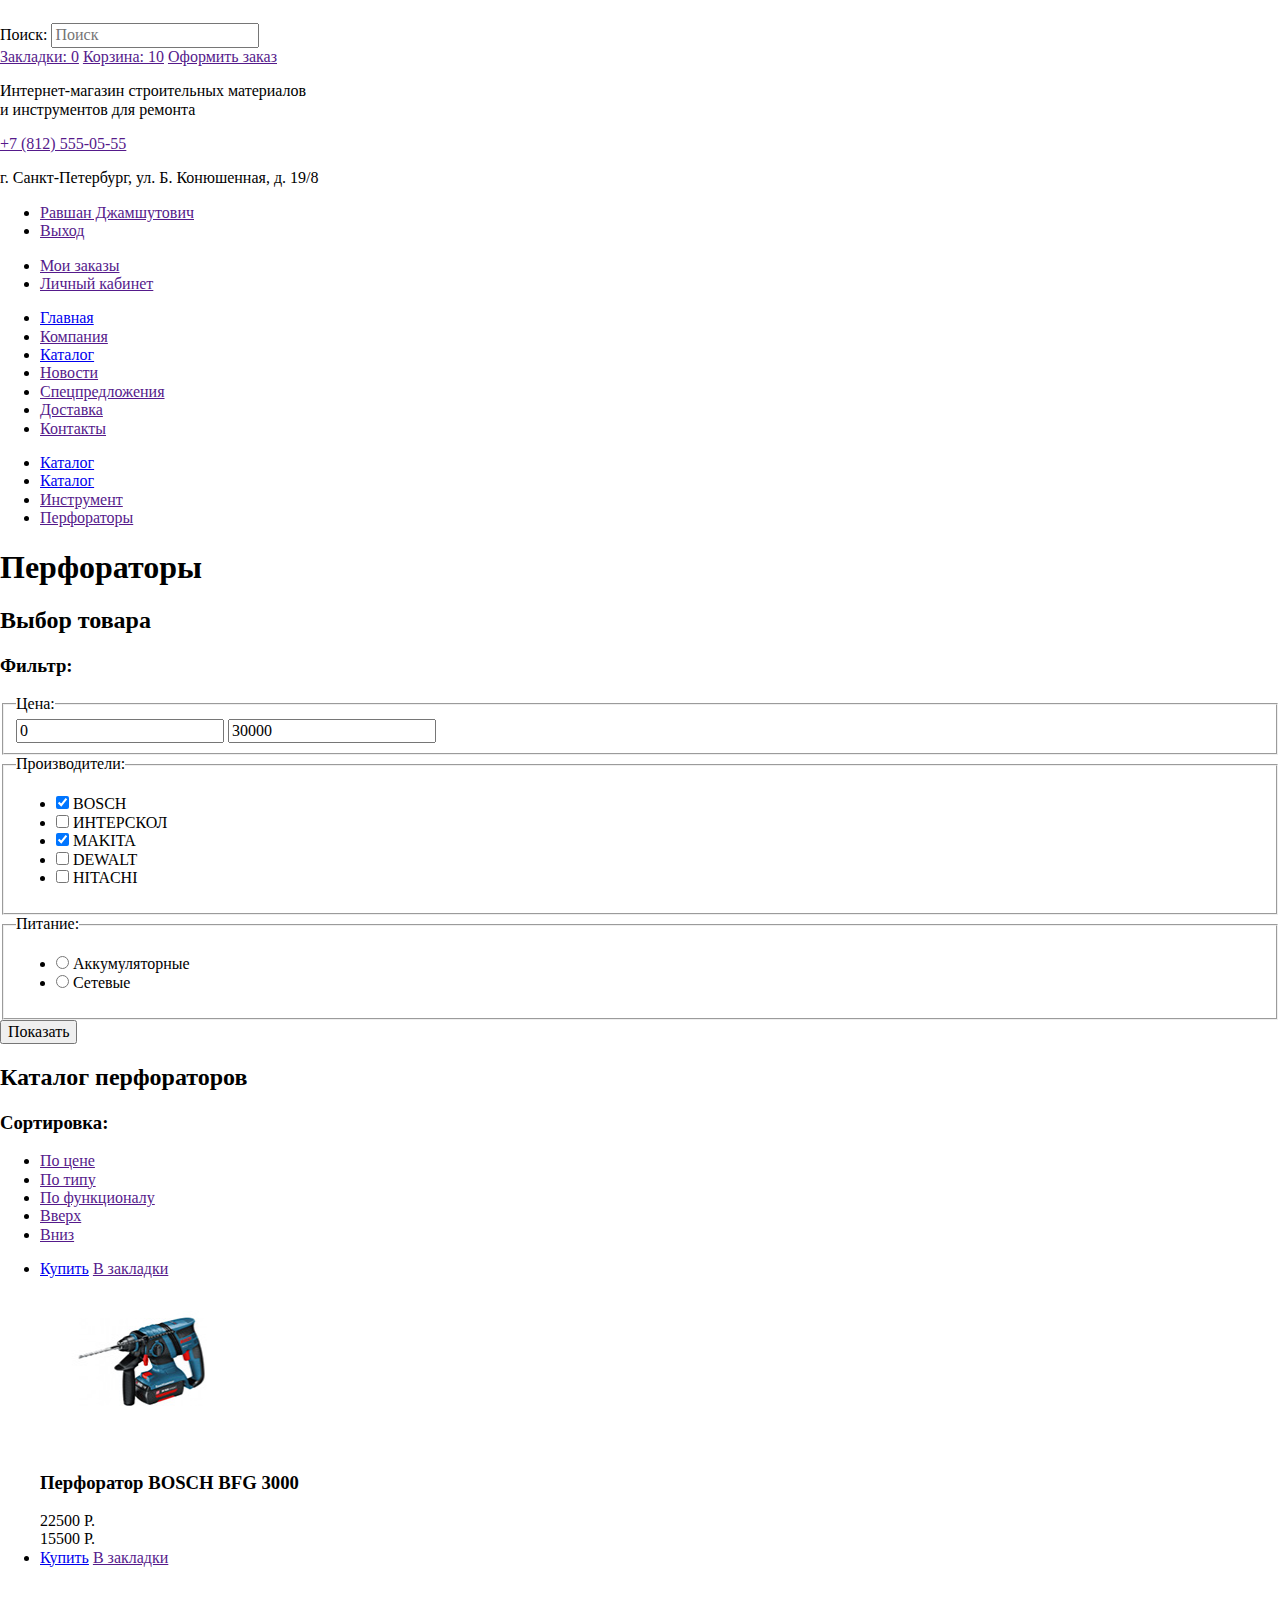
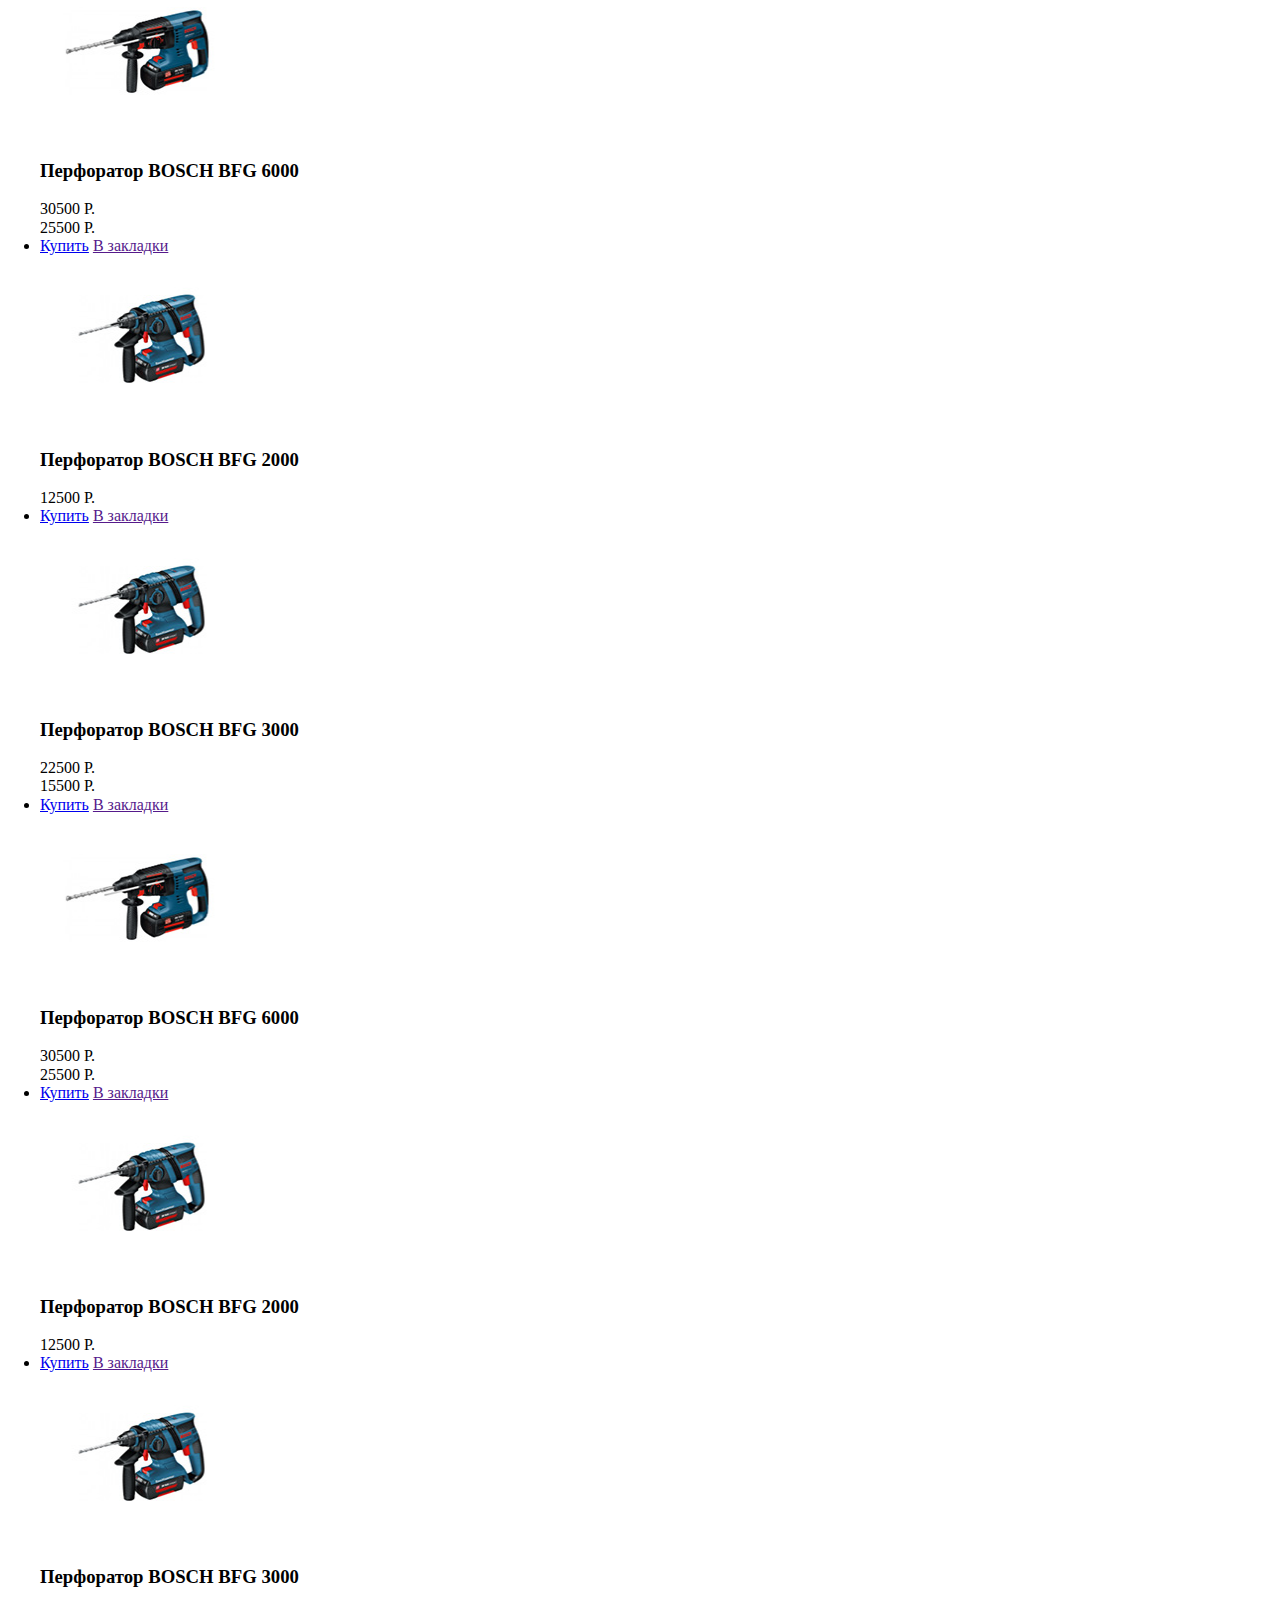
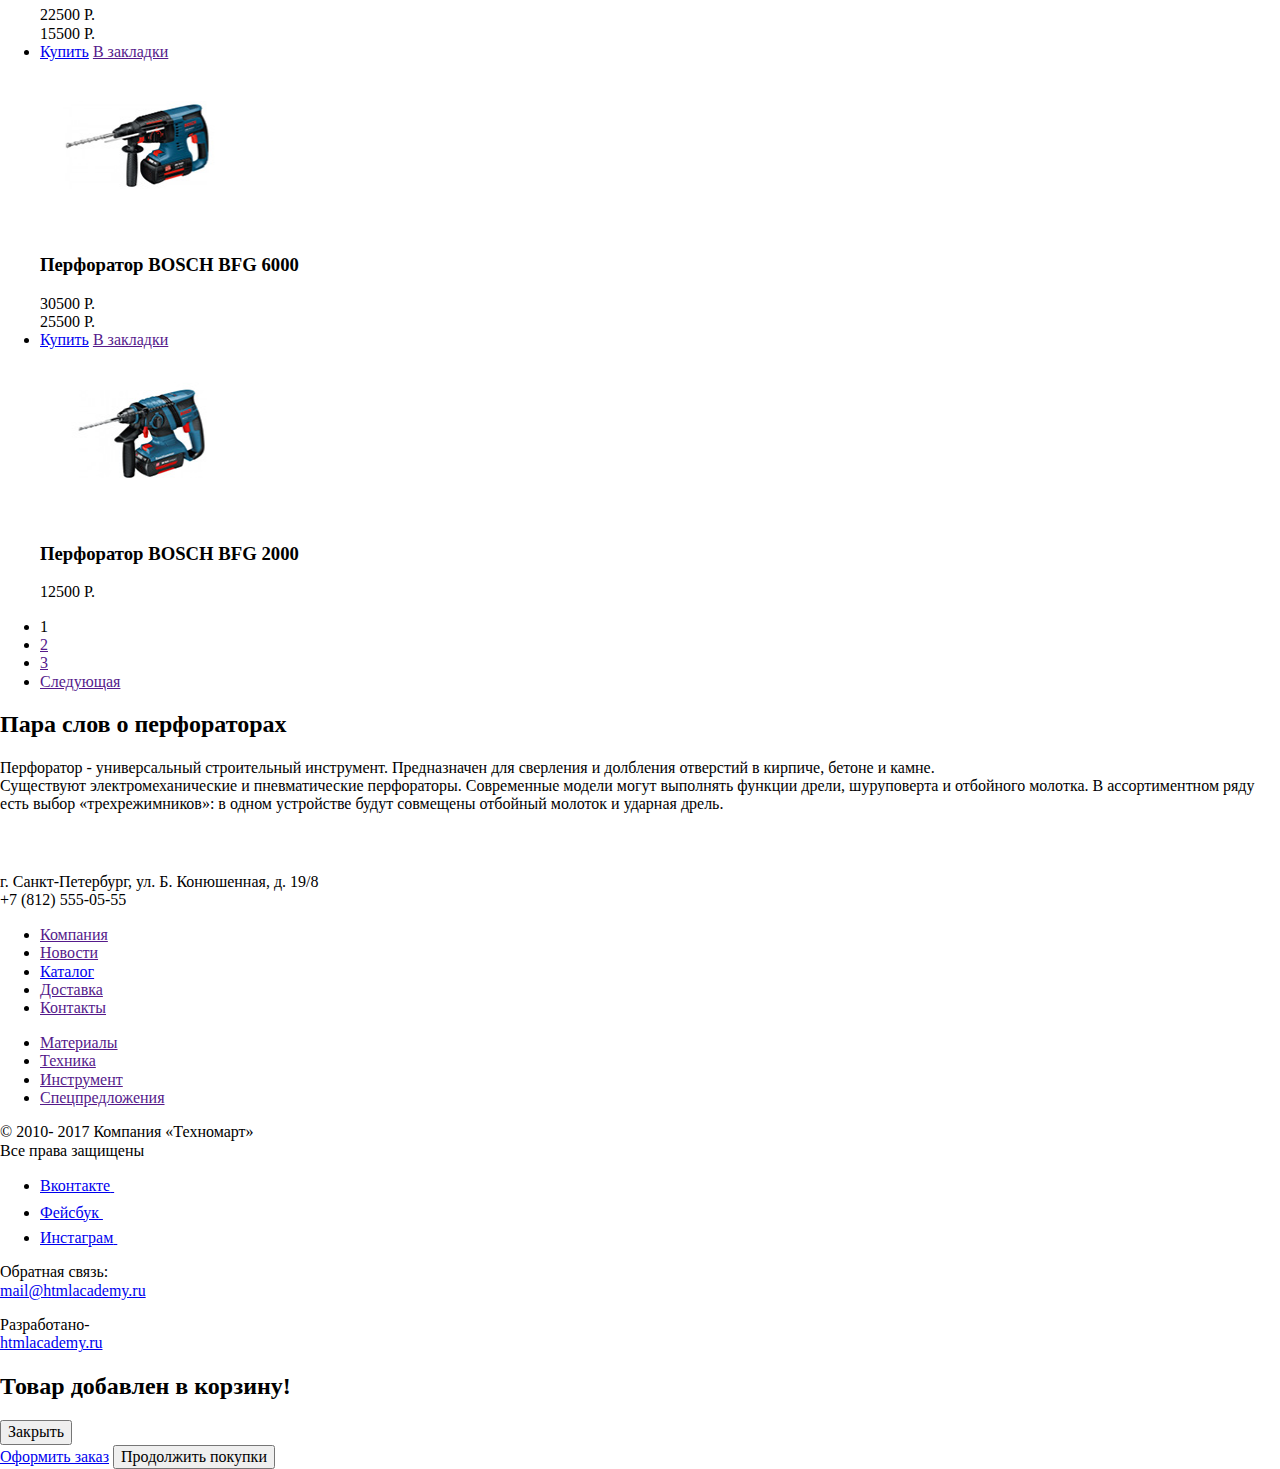
==== commit 8398d1b0: "Update catalog.html" ====
--- a/catalog.html
+++ b/catalog.html
@@ -5,7 +5,7 @@
     <title>HTML Academy: Техномарт</title>
     <link href="https://fonts.googleapis.com/css?family=Cuprum:400,400i,700|PT+Sans:400,400i,700&display=swap&subset=cyrillic" rel="stylesheet"></link>
     <link  href="css/normalize.css" rel="stylesheet">
-    <link  href="css/style.css" rel="stylesheet">
+    <link  href="css/brief-css.css" rel="stylesheet">
   </head>
   <body class="catalog-page">
     <header class="main-header">
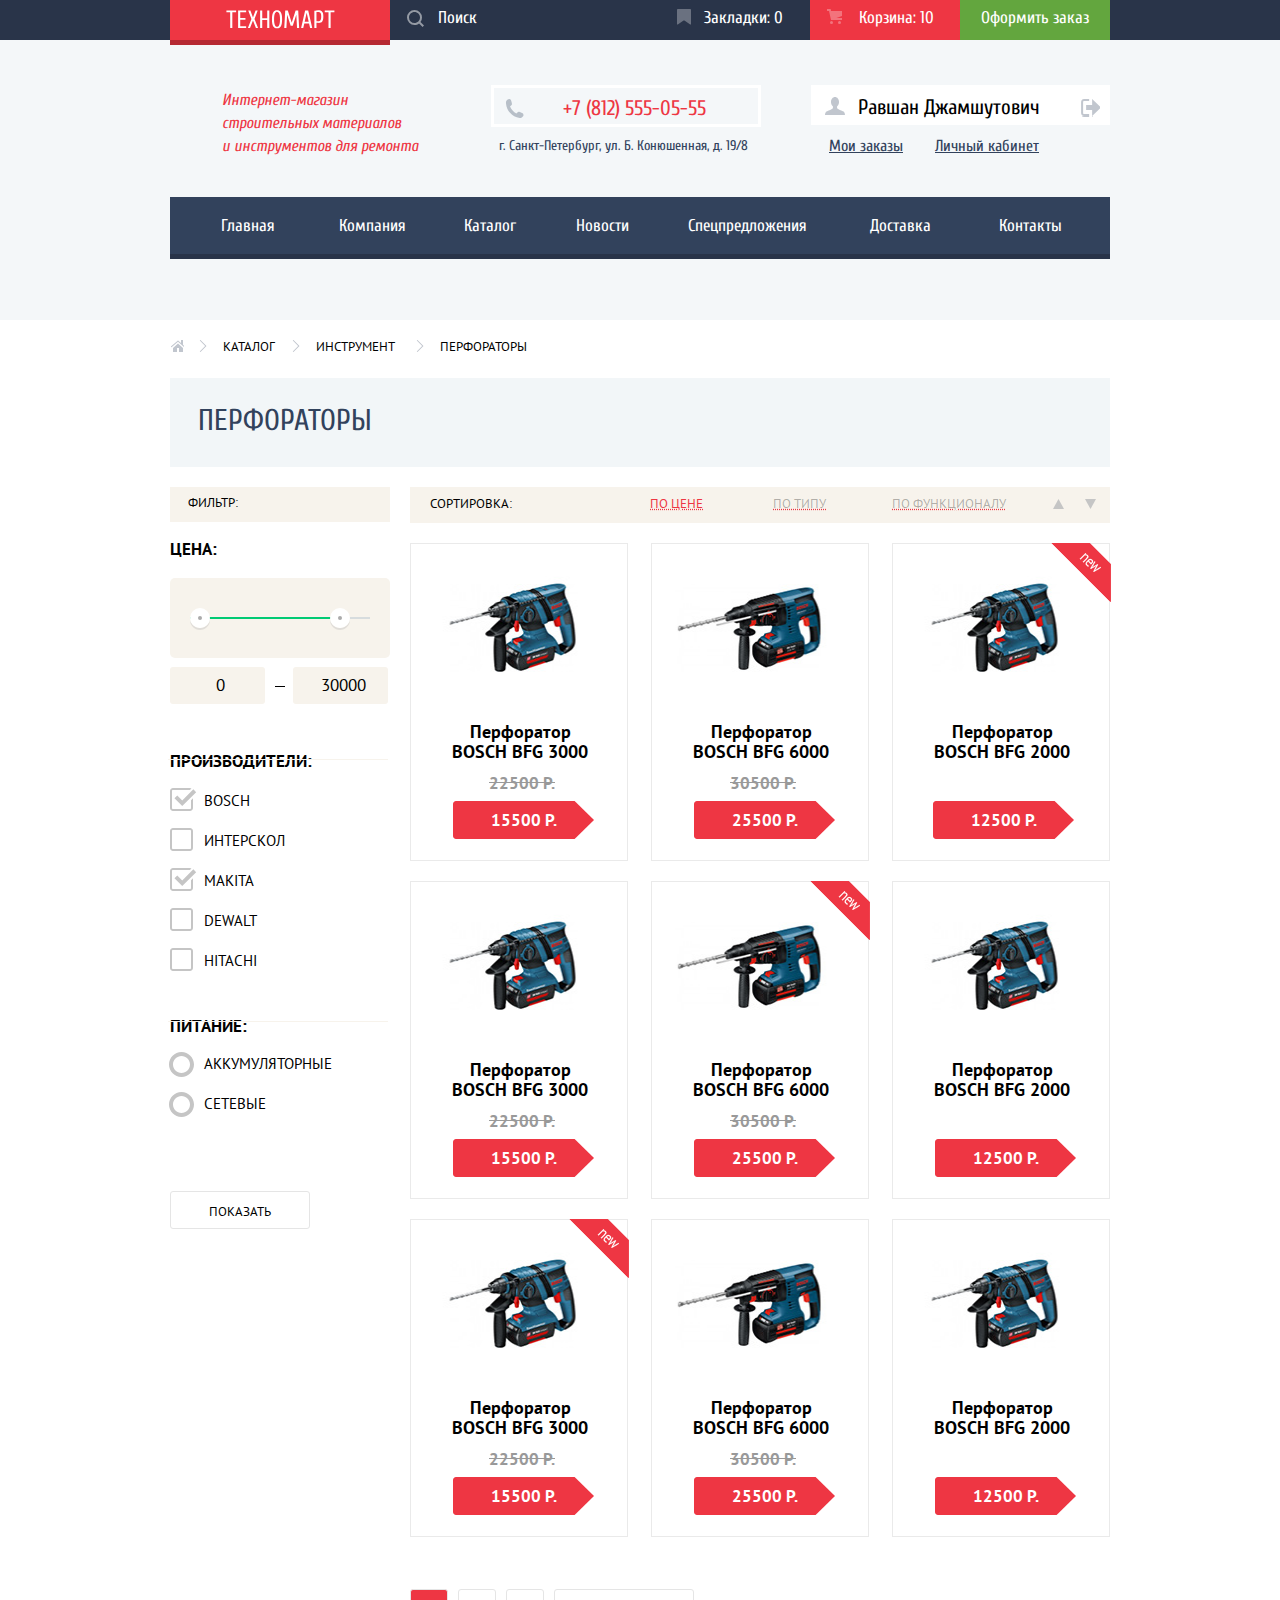
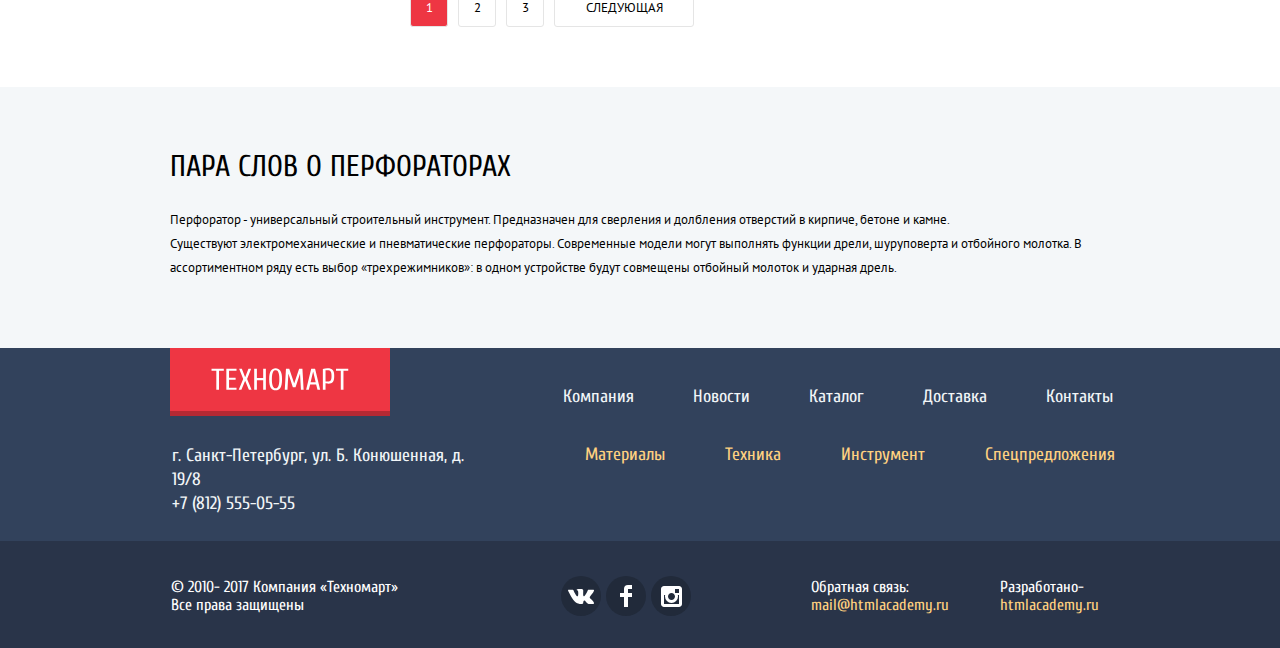
==== commit bdc61de9: "Update catalog.html" ====
--- a/catalog.html
+++ b/catalog.html
@@ -378,6 +378,6 @@
           <button class="white-button" type="button">Продолжить покупки</button>
         </div>
       </section>
-      <script src="js/brief-script.js"></script>
+      <script src="js/script.js"></script>
     </body>
     </html>
--- a/css/brief-css.css
+++ b/css/brief-css.css
@@ -0,0 +1 @@
+html{-webkit-box-sizing:border-box;box-sizing:border-box}*,*::before,*::after{-webkit-box-sizing:inherit;box-sizing:inherit}body{margin:0;padding:0;font-family:'Cuprum',Arial,sans-serif;font-size:17px;line-height:18px;font-weight:400;color:#000;background-color:#fff}a{text-decoration:none}header{background-color:#f4f7f9}.header-top{background-color:#293449}.header-top a,.header-top label{font-size:17px;line-height:18px;color:#fff}.header-top input{background-color:#293449;border:0}.header-top a:hover,.header-top input:hover,.header-top label:hover{background-color:#212a3a}.header-top a[class="order"]:hover{background-color:#5fbb2d}.header-top a:active{color:rgba(255,255,255,0.5);background-color:#161d29}.header-top a[class="order"]:active{background-color:#518534}.header-top input:focus,.header-top label:focus{color:#000;background-color:#fff}.logo a{position:relative;display:block;width:220px;height:40px;padding-top:10px;text-align:center;background-color:#ee3643}.logo a::after{content:"";position:absolute;bottom:-5px;left:0;width:220px;height:5px;background-color:#b52933}.logo a:hover{background-color:#ca2c37}.logo a:active{background-color:#ba2732}.header-top .order{background-color:#63a63e}.technomart-definition{vertical-align:middle;font-size:16px;line-height:23px;font-style:italic;color:#ee3643}.address a{display:block;min-height:15px;padding-top:10px;padding-bottom:5px;padding-left:17px;font-size:21px;line-height:21px;color:#ee3643;border:solid 3px #fff}.address p{margin:0;margin-top:7px;margin-left:8px;font-size:14px;line-height:24px;color:#32425c}a.enter{font-size:21px;line-height:21px;color:#000;text-align:left;background-color:#fff}a.registration{font-size:21px;line-height:21px;color:#000;text-align:left;background-color:#fff}a.enter:hover,a.registration:hover{color:#ee3643}a.enter:active,a.registration:active{color:rgba(0,0,0,0.3)}.header-navigation{display:-webkit-box;display:-ms-flexbox;display:flex;padding:0;margin:0;margin-top:23px;list-style:none;-webkit-box-shadow:inset 0 -5px 0 0 #293449;box-shadow:inset 0 -5px 0 0 #293449;background-color:#32425c}.header-navigation li{text-align:center}.header-navigation li:nth-child(1){width:155px}.header-navigation li:nth-child(2){width:95px}.header-navigation li:nth-child(3){width:140px}.header-navigation li:nth-child(4){width:85px}.header-navigation li:nth-child(5){width:205px}.header-navigation li:nth-child(6){width:100px}.header-navigation li:nth-child(7){width:160px}.header-navigation a{display:block;padding-top:20px;padding-bottom:25px;font-size:17px;line-height:17px;color:#fff}.header-navigation a:hover{background-color:#1d2739}.header-navigation a:active{color:rgba(255,255,255,0.5);background-color:#1d2739}.assortment ul,.popular-goods ul,.popular-manufacturers ul,.services ul,.footer-navigation ul,.footer-bottom ul,.personal ul,.breadcrumbs,.product-selection ul,.sort ul,.catalog-hammer-drill ul,.pagination ul{list-style:none}.materials,.instrument,.technics,.discount,.delivery{position:relative;width:300px;min-height:123px}.materials{background-color:#f6b22d}.materials h3{font-size:24px;line-height:30px;color:#fff;font-weight:700}.instrument{background-color:#3bbce3}.instrument h3{font-size:24px;line-height:30px;color:#fff;font-weight:700}.technics{background-color:#dc91d8}.technics h3{font-size:24px;line-height:30px;color:#fff;font-weight:700}.discount{background-color:#8ed78f}.discount h3{font-size:24px;line-height:30px;color:#fff;font-weight:700}.delivery{background-color:#ffc047}.delivery h3{font-size:24px;line-height:30px;color:#fff;font-weight:700}.drills{position:relative;display:none;width:620px;height:266px;padding:0;padding-left:25px;padding-top:24px;background-image:url("../img/slider-image.jpg")}.drills::before{content:"";position:absolute;bottom:35px;left:295px;width:10px;height:10px;background-color:#fff;border-radius:50%}.drills::after{content:"";position:absolute;bottom:35px;left:315px;width:10px;height:10px;background-color:#ee3643;border:2px solid #fff;border-radius:50%}.perforators{display:none;width:620px;height:266px;padding:0;padding-top:24px;padding-left:24px;background-image:url("../img/slide-image.jpg")}.perforators::before{content:"";position:absolute;bottom:35px;left:295px;width:10px;height:10px;background-color:#ee3643;border:2px solid #fff;border-radius:50%}.perforators::after{content:"";position:absolute;bottom:35px;left:315px;width:10px;height:10px;background-color:#fff;border-radius:50%}.drills h3,.perforators h3{margin:0;font-size:36px;line-height:36px;color:#fff;font-weight:700;text-transform:uppercase}.drills span,.perforators span{display:block;margin-top:2px;font-size:18px;line-height:24px;color:#fff}.drills a,.perforators a{display:block;width:195px;min-height:38px;padding-top:11px;padding-left:5px;margin-top:121px;margin-left:0;font-size:14px;line-height:18px;text-transform:uppercase;color:#fff;text-align:center;background-color:#ee3643;border-radius:3px}.drills a:hover,.perforators a:hover{background-color:#ca2c37}.drills a:active,.perforators a:active{background-color:#ba2732}.backward{position:absolute;top:114px;left:25px;width:22px;height:40px;background-image:url("../img/icon-left.svg");background-color:transparent;border:0;outline:0}.forward{position:absolute;top:114px;right:20px;width:22px;height:40px;background-image:url("../img/icon-right.svg");background-color:transparent;border:0;outline:0}.materials a{font-size:14px;line-height:18px;text-transform:uppercase;color:#fff;background-color:rgba(0,0,0,0.1)}.materials a:hover{background-color:rgba(0,0,0,0.2)}.materials a:active{background-color:rgba(0,0,0,0.3)}.instrument a{font-size:14px;line-height:18px;text-transform:uppercase;color:#fff;background-color:rgba(0,0,0,0.1)}.instrument a:hover{background-color:rgba(0,0,0,0.2)}.instrument a:active{background-color:rgba(0,0,0,0.3)}.technics a{font-size:14px;line-height:18px;text-transform:uppercase;color:#fff;background-color:rgba(0,0,0,0.1)}.technics a:hover{background-color:rgba(0,0,0,0.2)}.technics a:active{background-color:rgba(0,0,0,0.3)}.discount a{font-size:14px;line-height:18px;text-transform:uppercase;color:#fff;background-color:rgba(0,0,0,0.1)}.discount a:hover{background-color:rgba(0,0,0,0.2)}.discount a:active{background-color:rgba(0,0,0,0.3)}.delivery a{font-size:14px;line-height:18px;text-transform:uppercase;color:#fff;background-color:rgba(0,0,0,0.1)}.delivery a:hover{background-color:rgba(0,0,0,0.2)}.delivery a:active{background-color:rgba(0,0,0,0.3)}.goods-and-services{display:-webkit-box;display:-ms-flexbox;display:flex;-ms-flex-wrap:wrap;flex-wrap:wrap;padding:0}.goods-and-services li{margin-right:20px;margin-bottom:20px;padding-left:22px;padding-top:21px}.amenities{display:-webkit-box;display:-ms-flexbox;display:flex;-ms-flex-wrap:wrap;flex-wrap:wrap;width:300px;padding:0}.amenities li{margin:0}.amenities li:first-child{margin-bottom:20px}.goods-and-services li:nth-child(3),.goods-and-services li:nth-child(5){margin-right:0}.goods-and-services li:nth-child(n+4){position:relative;margin-bottom:0;padding:0}.assortment.container{margin-top:56px;margin-bottom:53px}.materials h3,.instrument h3,.technics h3,.discount h3,.delivery h3{margin:0}.materials a,.instrument a,.technics a,.discount a,.delivery a{display:block;width:135px;min-height:38px;margin-left:1px;margin-top:12px;text-align:center;padding-top:11px;border-radius:3px}.materials a,.instrument a{margin-left:3px}.materials::after{content:"";position:absolute;top:32px;right:43px;width:44px;height:65px;background-image:url("../img/icon-1.svg")}.instrument::after{content:"";position:absolute;top:34px;right:28px;width:75px;height:61px;background-image:url("../img/icon-2.svg")}.technics::after{content:"";position:absolute;top:32px;right:31px;width:78px;height:62px;background-image:url("../img/icon-3.svg")}.discount::after{content:"";position:absolute;top:27px;right:45px;width:59px;height:72px;background-image:url("../img/icon-4.svg")}.delivery::after{content:"";position:absolute;top:33px;right:31px;width:78px;height:63px;background-image:url("../img/icon-5.svg")}.popular-goods-subject{margin-top:55px;min-height:89px;background-color:#f9f5f0}.popular-goods h2{margin-top:5px;font-size:30px;font-weight:300;line-height:30px;text-transform:uppercase;color:#32425c}.all-popular-goods{width:253px;min-height:38px;padding-top:11px;font-size:14px;line-height:18px;text-transform:uppercase;color:#fff;text-align:center;background-color:#ee3643;border-radius:3px}.all-popular-goods:hover{background-color:#ca2c37}.all-popular-goods:active{background-color:#ba2732}.popular-manufacturers-subject{display:-webkit-box;display:-ms-flexbox;display:flex;-webkit-box-pack:justify;-ms-flex-pack:justify;justify-content:space-between;-webkit-box-align:start;-ms-flex-align:start;align-items:flex-start;padding-top:25px;padding-left:28px;padding-right:24px;min-height:89px;background-color:#f9f5f0}.popular-manufacturers-subject h2{margin:0;margin-top:5px;font-size:30px;font-weight:300;line-height:30px;text-transform:uppercase;color:#32425c}.popular-manufacturers-subject a{padding-top:10px;text-align:center;border-radius:3px}a.all-manufacturers{width:253px;min-height:38px;font-size:14px;line-height:18px;text-transform:uppercase;color:#fff;background-color:#ee3643}a.all-manufacturers:hover{background-color:#ca2c37}a.all-manufacturers:active{background-color:#ba2732}.services h2,.services h3{margin:0;margin-left:1px;font-size:30px;font-weight:300;line-height:30px;color:#000;text-transform:uppercase}.services p{margin:0;margin-top:26px;font-family:"PT Sans",Arial,sans-serif;font-size:13px;font-weight:500;line-height:24px;color:#000}.about-delivery p{width:275px}.about-garanty p{width:375px}.service-delivery,.service-garanty,.service-credit{font-size:21px;line-height:30px;font-weight:700;color:#fff;background-color:#32425c}.service-delivery:hover,.service-garanty:hover,.service-credit:hover{background-color:#293449;outline:0}.service-delivery:focus,.service-garanty:focus,.service-credit:focus{color:#32425c;background-color:#fff;outline:0}.service-focus{color:#32425c;background-color:#fff;outline:0}.about-company{width:519px}.about-company h2{margin:0;font-size:30px;font-weight:300;line-height:30px;color:#000;text-transform:uppercase}.about-company p{margin:0;margin-top:26px;font-family:"PT Sans",Arial,sans-serif;font-size:13px;font-weight:normal;line-height:24px;color:#000}.about-company a{display:block;width:220px;padding-top:10px;padding-left:40px;padding-right:37px;padding-bottom:8px;margin-top:36px;font-size:14px;line-height:18px;color:#fff;text-transform:uppercase;text-align:center;background-color:#ee3643;border:1px solid #ee3643;border-radius:3px}.about-company a:hover{background-color:#ca2c37}.about-company a:active{background-color:#ba2732}.transportation-list{list-style:none;margin:0;margin-top:19px;padding:0;padding-left:36px}.transportation-list li{position:relative;font-size:18px;line-height:20px;color:#000}.transportation-list li:not(:first-child){padding-top:20px}.transportation-list li:nth-child(1)::before{content:"";position:absolute;left:-36px;top:9px;width:25px;height:2px;background-color:#ee3643}.transportation-list li:nth-child(2)::before{content:"";position:absolute;left:-36px;top:29px;width:25px;height:2px;background-color:#ee3643}.transportation-list li:nth-child(3)::before{content:"";position:absolute;left:-36px;top:28px;width:25px;height:2px;background-color:#ee3643}.contacts h2{margin:0;font-size:30px;font-weight:300;line-height:30px;color:#000;text-transform:uppercase}.contacts p{margin:0;margin-top:26px;font-family:'PT Sans',Arial,sans-serif;font-size:13px;line-height:24px;color:#000}.contacts .min-map{display:block;margin-top:31px;width:300px;height:158px}.write-to-us{display:block;width:300px;padding-top:10px;padding-left:63px;padding-right:55px;padding-bottom:8px;margin-top:40px;font-size:14px;line-height:18px;color:#fff;text-transform:uppercase;background-color:#ee3643;border:1px solid #ee3643;border-radius:3px}.write-to-us:hover{background-color:#ca2c37}.write-to-us:active{background-color:#ba2732}.footer-navigation{width:550px;margin-left:auto;padding:0}.footer-navigation-top{margin:0;padding:0;padding-left:3px;width:550px;min-height:50px}.footer-navigation-top,.footer-navigation-bottom{display:-webkit-box;display:-ms-flexbox;display:flex}.footer-top,.footer-navigation{background-color:#32425c}.logo-back a{-webkit-box-shadow:inset 0 -5px 0 0 rgba(0,0,0,0.24);box-shadow:inset 0 -5px 0 0 rgba(0,0,0,0.24);background-color:#ee3643}.footer-top p{font-size:18px;line-height:24px;color:#f1f5f7}.footer-navigation-top a{display:inline-block;margin:0;padding-top:37px;padding-right:59px;vertical-align:top;font-size:18px;line-height:24px;color:#f1f5f7}.footer-navigation-bottom{margin:0;margin-top:34px;margin-left:25px;padding:0;width:525px;min-height:40px}.footer-navigation-bottom a{display:-webkit-inline-box;display:-ms-inline-flexbox;display:inline-flex;margin:0;margin-right:60px;font-size:18px;line-height:24px;color:#ffd180}.footer-navigation-top a:hover,.footer-navigation-bottom a:hover{text-decoration:underline}.footer-navigation-top a:active{color:rgba(241,245,247,0.5)}.footer-navigation-bottom a:active{color:rgba(255,209,128,0.5)}.footer-bottom{background-color:#293449}.footer-bottom p{margin:0;font-size:16px;line-height:18px;color:#fff}.feedback,.developed{font-size:16px;line-height:18px;color:#ffd180}.feedback:hover,.developed:hover{text-decoration:underline}.feedback:active,.developed:active{color:#ee3643}.personal ul:first-child{display:-webkit-box;display:-ms-flexbox;display:flex;-webkit-box-pack:justify;-ms-flex-pack:justify;justify-content:space-between;margin:0;margin-top:15px;padding:0;width:299px;min-height:40px;background-color:#fff}.personal ul:last-child{display:-webkit-box;display:-ms-flexbox;display:flex;margin:0;padding:0;margin-top:12px;margin-left:3px}.personal .name{position:relative;display:inline-block;margin-top:12px;margin-left:47px;vertical-align:top;font-size:21px;line-height:21px;color:#000;background-color:#fff}.personal .name:active{font-size:21px;line-height:21px;color:rgba(0,0,0,0.3);background-color:#fff}.personal .name::before{content:"";position:absolute;top:0;left:-33px;width:20px;height:18px;background-image:url("../img/icon-user.svg")}.personal .name:hover::before{background-image:url("../img/icon-user-hover.svg")}.personal .name:active::before{background-image:url("../img/icon-user.svg")}.personal .exit{position:relative;display:-webkit-inline-box;display:-ms-inline-flexbox;display:inline-flex;margin-top:10px}.personal .exit::before{content:"";position:absolute;top:0;left:-30px;width:20px;height:18px;background-image:url("../img/icon-logout.svg")}.personal .exit:hover::before{background-image:url("../img/icon-logout-hover.svg")}.personal .exit:active::before{background-image:url("../img/icon-logout.svg")}.personal .my-orders,.personal .personal-account{font-size:16px;color:#32425c;text-decoration:underline}.personal .my-orders:hover,.personal .personal-account:hover{font-size:16px;color:#ee3643;text-decoration:underline}.personal .my-orders:active,.personal .personal-account:active{font-size:16px;color:rgba(50,66,92,0.3);text-decoration:underline}.hammer-drills{width:940px;height:89px;padding-top:28px;padding-left:28px;margin:0;margin-bottom:20px;font-size:30px;font-weight:300;line-height:30px;color:#32425c;text-transform:uppercase;background-color:#f2f6f8}.sort{display:-webkit-box;display:-ms-flexbox;display:flex;margin:0;margin-bottom:0;width:700px;min-height:20px;background-color:#f7f3ec}.filters h3,.sort h3{font-family:"PT Sans",Arial,sans-serif;font-size:13px;line-height:18px;font-weight:400;color:#000;text-transform:uppercase}.sort h3{margin-top:8px;margin-bottom:10px;margin-left:20px;margin-right:100px}.sort a{font-family:"PT Sans",Arial,sans-serif;font-size:13px;line-height:18px;color:rgba(0,0,0,0.3);text-transform:uppercase;text-decoration:underline;-webkit-text-decoration-style:dotted;text-decoration-style:dotted;-webkit-text-decoration-color:#ee3643;text-decoration-color:#ee3643}.sort a:hover{font-family:"PT Sans",Arial,sans-serif;font-size:13px;line-height:18px;color:#000;text-decoration:underline;-webkit-text-decoration-color:#ee3643;text-decoration-color:#ee3643}.sort a:active{font-family:"PT Sans",Arial,sans-serif;font-size:13px;line-height:18px;color:#ee3643;text-decoration:none}a.up-dir{display:block;width:11px;height:10px;margin-left:47px;margin-top:5px;background-image:url("../img/icon-up-dir.svg")}a.up-dir:hover{background-image:url("../img/icon-up-dir-hover.svg")}a.up-dir:active{background-image:url("../img/icon-up-dir-active.svg")}a.down-dir{display:block;width:11px;height:10px;margin-left:21px;margin-top:5px;background-image:url("../img/icon-down-dir.svg")}a.down-dir:hover{background-image:url("../img/icon-down-dir-hover.svg")}a.down-dir:active{background-image:url("../img/icon-down-dir-active.svg")}.pagination a{display:block;width:38px;height:38px;padding-top:9px;font-family:"PT Sans",Arial,sans-serif;font-size:13px;line-height:18px;color:#000;text-transform:uppercase;text-align:center;background-color:#fff;border:1px solid #e5e5e5;border-radius:3px}.pagination a:hover{font-family:"PT Sans",Arial,sans-serif;font-size:13px;line-height:18px;color:#000;text-transform:uppercase;background-color:#fff;border:1px solid #bdc6ca}.pagination a:active{font-family:"PT Sans",Arial,sans-serif;font-size:13px;line-height:18px;color:#000;text-transform:uppercase;background-color:#fff;border:1px solid #ee3643}.pagination .current{font-family:"PT Sans",Arial,sans-serif;font-size:13px;line-height:18px;color:#fff;background-color:#ee3643}.about-hammer-drill{min-height:120px}.about-hammer-drill h2{margin:0;font-size:30px;font-weight:300;line-height:30px;color:#000;text-transform:uppercase}.about-hammer-drill p{margin:0;margin-top:26px;margin-bottom:67px;font-family:"PT Sans",Arial,sans-serif;font-size:13px;line-height:24px;color:#000}.filter fieldset{padding:0;border:0}.filter-item{margin:0;margin-top:12px;padding:0;border:0}.range-filter{width:220px;padding-top:14px}.range-controls{position:relative;height:80px;padding-top:39px;padding-left:20px;padding-right:20px;background-color:#f7f3ec;border-radius:5px}.range-controls .scale{height:2px;background:#d7dcde}.range-controls .bar{width:80%;height:2px;background:#00ca74}.range-controls .toggle{position:absolute;top:30px;left:0;width:20px;height:22px;padding:0;background-image:url("../img/filter-button.svg");cursor:pointer}.range-controls .toggle-min{left:20px}.range-controls .toggle-max{left:160px}.price-controls label{display:-webkit-inline-box;display:-ms-inline-flexbox;display:inline-flex}.price-controls input{width:95px;padding-left:7px;padding-top:9px;padding-bottom:10px;font-family:"PT Sans",Arial,sans-serif;font-size:17px;line-height:18px;color:#000;text-align:center;background-color:#f7f3ec;border-radius:3px;border:0}.price-controls .max-price{position:relative;margin-left:28px}.max-price::before{content:"";position:absolute;left:-18px;top:19px;width:10px;height:1px;background-color:#000}.manufacturers{position:relative;width:220px;min-height:260px;margin-top:42px;margin-left:0}.manufacturers::before{content:"";position:absolute;top:-16px;left:-2px;width:220px;height:1px;background-color:#f7f3ec}.manufacturers ul{padding:0;padding-top:15px;margin:0}.manufacturers li{margin-bottom:20px;font-family:"PT Sans",Arial,sans-serif;font-size:15px;line-height:20px;color:#000;text-transform:uppercase}.manufacturers label{padding-left:34px}.check-input{position:absolute;-webkit-appearance:none;-moz-appearance:none;appearance:none}.manufacturers .check-box{position:absolute;width:27px;height:23px;margin-left:-34px;margin-top:-3px;background-image:url("../img/checkbox-off.svg");background-repeat:no-repeat}.manufacturers .check-box:hover{background-image:url("../img/checkbox-off-hover.svg")}.check-input:checked+.check-box{background-image:url("../img/checkbox-on.svg")}.check-input:checked:hover+.check-box{background-image:url("../img/checkbox-on-hover.svg")}.check-input:disabled+.check-box{opacity:.3}.radio-input{position:absolute;-webkit-appearance:none;-moz-appearance:none;appearance:none}.power-supply{position:relative;width:220px;min-height:180px;padding:0;margin-top:5px;margin-left:0}.power-supply li{margin:0;margin-bottom:20px;font-family:"PT Sans",Arial,sans-serif;font-size:15px;line-height:20px;color:#000;text-transform:uppercase}.power-supply::before{content:"";position:absolute;top:-20px;left:-2px;width:220px;height:1px;background-color:#f7f3ec}.manufacturers::before{content:"";position:absolute;top:-17px;left:-2px;width:220px;height:1px;background-color:#f7f3ec}.power-supply ul{padding:0;padding-top:13px;padding-left:3px;margin:0}.power-supply label{padding-left:31px}.power-supply .check-box{position:absolute;width:25px;height:25px;margin-left:-35px;margin-top:-2px;background-image:url("../img/radio-off.svg");background-repeat:no-repeat}.power-supply .check-box:hover{background-image:url("../img/radio-off-hover.svg")}.radio-input:checked+.check-box{background-image:url("../img/radio-on.svg")}.radio-input:checked:hover+.check-box{background-image:url("../img/radio-on-hover.svg")}.radio-input:disabled+.check-box{opacity:.3}.filter legend{padding:0;font-family:"PT Sans",Arial,sans-serif;font-size:17px;line-height:30px;font-weight:700;color:#000;text-transform:uppercase}.filter input[type="checkbox"],.filter input[type="radio"]{font-family:"PT Sans",Arial,sans-serif;font-size:15px;line-height:20px;color:#000}.price-controls{display:-webkit-box;display:-ms-flexbox;display:flex;margin:0;padding:0;padding-top:9px}.filter label{text-transform:uppercase}.filter-button{width:140px;min-height:38px;padding-top:5px;font-family:"PT Sans",Arial,sans-serif;font-size:13px;line-height:18px;color:#000;text-transform:uppercase;background-color:#fff;border:0;border:1px solid #e5e5e5;border-radius:3px}.appellation{font-family:"PT Sans",Arial,sans-serif;font-size:18px;line-height:20px;font-weight:700;color:#000}.hammer-drill-item .old-price{margin-top:12px;margin-left:78px;font-family:"PT Sans",Arial,sans-serif;font-size:17px;line-height:18px;font-weight:700;color:#999;text-decoration:line-through}.hammer-drill-item .new-price{margin-top:9px;margin-left:42px;padding-top:10px;width:141px;min-height:38px;font-family:"PT Sans",Arial,sans-serif;font-size:17px;line-height:18px;font-weight:700;color:#fff;text-align:center;background-image:url("../img/item-button.svg")}.hammer-drill-item:nth-child(3) .new-price{margin-left:40px}.one-price .old-price{display:none}.one-price .new-price{margin-top:39px}.container{width:940px;margin:0 auto;padding:0}.header-top-wrapper{width:100%;min-height:25px;background-color:#293449}.main-header{min-height:320px}.header-top{display:-webkit-box;display:-ms-flexbox;display:flex;min-height:40px}.bookmarks,.basket,.basket-full,.order{display:block;width:150px}.search{width:270px}.search input{width:100%;height:40px;padding-left:48px;padding-top:5px;padding-bottom:10px;background-repeat:no-repeat;background-image:url("../img/icon-search.svg");background-position:17px 10px;outline:0}.search input::-webkit-input-placeholder{color:#fff}.search input::-moz-placeholder{color:#fff}.search input:-ms-input-placeholder{color:#fff}.search input::-ms-input-placeholder{color:#fff}.search input::placeholder{color:#fff}.search input:focus{background-image:url("../img/icon-search-focus.svg")}.search input:hover{background-image:url("../img/icon-search-hover.svg")}.order-registration{display:-webkit-box;display:-ms-flexbox;display:flex;-webkit-box-pack:justify;-ms-flex-pack:justify;justify-content:space-between;margin:0;margin-left:auto}.order-registration a{position:relative;width:150px;display:block;padding-top:9px;padding-left:17px;text-align:center}.order-registration .basket{padding-left:19px}.order-registration .basket-full{padding-left:22px}.order-registration a:nth-child(3){padding-left:0}.bookmarks::before{content:"";position:absolute;left:17px;top:9px;width:14px;height:16px;background-image:url("../img/icon-bookmark.svg");background-repeat:no-repeat;background-position:0 0;opacity:.3}.basket-full{background-color:#ee3643}.basket::before,.basket-full::before{content:"";position:absolute;left:17px;top:9px;width:15px;height:15px;background-image:url("../img/cart-icon.svg");background-repeat:no-repeat;background-position:0 0;opacity:.3}.bookmarks:hover::before,.basket:hover::before,.basket-full:hover::before{opacity:1}.bookmarks:active::before,.basket:active::before,.basket:active::before{opacity:.5}.header-middle{display:-webkit-box;display:-ms-flexbox;display:flex;margin-top:30px;padding-left:52px}.address{margin-left:65px;padding-top:15px}.personal{margin-left:50px}.technomart-definition{display:block;width:205px;padding:0;padding-top:3px;margin:0}.phone{position:relative;display:block;padding-top:12px;padding-bottom:12px;width:270px;min-height:20px;text-align:center}.phone::before{content:"";position:absolute;left:11px;top:11px;width:19px;height:19px;background-image:url("../img/icon-phone.svg");background-repeat:no-repeat;background-position:0 0}.header-bottom{display:-webkit-box;display:-ms-flexbox;display:flex;-webkit-box-pack:justify;-ms-flex-pack:justify;justify-content:space-between;width:281px}.entrance{display:-webkit-box;display:-ms-flexbox;display:flex;-webkit-box-align:start;-ms-flex-align:start;align-items:flex-start;margin-left:67px;padding-top:15px}.entrance a{width:auto;padding:13px 25px 10px 23px}.entrance .enter{position:relative;margin-right:10px;padding-left:48px}.entrance .enter::before{content:"";position:absolute;left:14px;top:14px;width:20px;height:17px;background-image:url("../img/icon-login.svg");background-repeat:no-repeat;background-position:0 0}.entrance .enter:hover::before{content:"";position:absolute;left:12px;top:14px;width:20px;height:17px;background-image:url("../img/icon-login-hover.svg");background-repeat:no-repeat;background-position:0 0}.entrance .enter:active::before{content:"";position:absolute;left:12px;top:14px;width:20px;height:17px;background-image:url("../img/icon-login.svg");background-repeat:no-repeat;background-position:0 0}.popular-goods-subject{display:-webkit-box;display:-ms-flexbox;display:flex;-webkit-box-pack:justify;-ms-flex-pack:justify;justify-content:space-between;-webkit-box-align:start;-ms-flex-align:start;align-items:flex-start;margin-bottom:20px;padding-left:28px;padding-top:24px;padding-right:24px;padding-bottom:1px}.popular-goods-list ul{display:-webkit-box;display:-ms-flexbox;display:flex;-webkit-box-pack:justify;-ms-flex-pack:justify;justify-content:space-between;padding:0;margin-bottom:0}.popular-goods-list li:nth-child(3){margin-right:20px}.popular-manufacturers-list ul{display:-webkit-box;display:-ms-flexbox;display:flex;-ms-flex-wrap:wrap;flex-wrap:wrap;padding:0;margin:0;margin-top:22px}.popular-manufacturers-item{margin-right:22px;margin-bottom:17px;width:218px;min-height:145px;border:1px solid #e5e5e5}.popular-manufacturers-list li:nth-child(4n){margin-right:0}.popular-manufacturers-list li:nth-child(n+5){margin-bottom:0}.popular-manufacturers-item a{display:block;width:218px;min-height:145px}.popular-manufacturers-item a:hover{-webkit-box-shadow:0 10px 25px 0 rgba(41,52,73,0.5);box-shadow:0 10px 25px 0 rgba(41,52,73,0.5)}.popular-manufacturers-item a:active{-webkit-box-shadow:0 4px 10px 0 rgba(41,52,73,0.5);box-shadow:0 4px 10px 0 rgba(41,52,73,0.5);opacity:.3}.popular-manufacturers-item .bosch{padding-top:50px;padding-left:46px}.popular-manufacturers-item .makita{padding-top:47px;padding-left:47px}.popular-manufacturers-item .dewalt{padding-top:45px;padding-left:36px}.popular-manufacturers-item .interskol{padding-top:18px;padding-left:8px}.popular-manufacturers-item .hitachi{padding-top:56px;padding-left:27px}.popular-manufacturers-item .lg{padding-top:33px;padding-left:47px}.popular-manufacturers-item .aeg{padding-top:21px;padding-left:34px}.popular-manufacturers-item .metabo{padding-top:32px;padding-left:9px}.services{margin-top:66px}.services-wrapper{margin-bottom:53px;width:100%;min-height:550px;padding-top:1px;margin-top:80px;background-color:#f4f7f9}.services-list{position:relative;margin:0;margin-right:80px;width:240px}.services-list::after{content:"";position:absolute;top:-45px;right:0;width:10px;height:279px;background-image:url("../img/shadow.png");background-repeat:no-repeat}.services-list li{min-height:62px;padding-top:14px;padding-left:22px}.services-list-wrapper{display:-webkit-box;display:-ms-flexbox;display:flex;padding-top:69px}.services-list-wrapper ul{margin:0;padding:0}.services-list-wrapper ul:nth-child(2){padding-left:80px;margin-top:-2px}.services-list-wrapper h3{margin:0;margin-bottom:-1px;font-size:36px;font-weight:500;line-height:36px}.about-delivery{position:relative;display:none}.about-delivery::after{content:"";position:absolute;top:25px;left:151px;width:468px;height:261px;background-image:url("../img/delivery.png")}.about-garanty{position:relative;display:none}.about-garanty::after{content:"";position:absolute;top:5px;left:230px;width:389px;height:283px;background-image:url("../img/guarantee.png")}.about-credit{position:relative;display:none}.about-credit a{display:block;width:195px;min-height:38px;padding-top:10px;margin-top:30px;font-size:14px;line-height:18px;color:#fff;text-transform:uppercase;text-align:center;background-color:#ff5357;border-radius:3px}.about-credit a:hover{background-color:#ca2c37}.about-credit a:active{background-color:#ba2732}.about-credit::after{content:"";position:absolute;top:5px;left:170px;width:465px;height:285px;background-image:url("../img/credit.png")}.personal .my-orders{margin:0;margin-left:15px;margin-right:32px}.breadcrumbs{display:-webkit-box;display:-ms-flexbox;display:flex;-ms-flex-pack:distribute;justify-content:space-around;width:380px;min-height:10px;margin:0;margin-bottom:22px;margin-top:17px;padding:0}.breadcrumbs a{font-family:"PT Sans",Arial,sans-serif;font-size:13px;line-height:18px;color:#000;text-transform:uppercase}.breadcrumbs li{position:relative}.breadcrumbs li:first-child{margin-left:-15px}.breadcrumbs li:nth-child(2){margin-left:0}.breadcrumbs li:nth-child(3){margin-left:-5px}.breadcrumbs li:not(:first-child)::before{content:"";position:absolute;top:3px;left:-24px;width:8px;height:12px;background-image:url("../img/icon-right-small.svg")}.breadcrumbs .home::after{content:"";position:absolute;top:3px;left:-8px;width:14px;height:12px;background-image:url("../img/icon-home.svg")}.filters{margin:0;width:220px;min-height:740px}.filters h3{width:220px;min-height:35px;padding-left:18px;padding-top:7px;padding-bottom:10px;margin:0;background-color:#f7f3ec}.catalog-hammer-drill{width:700px;min-height:1000px;margin:0;margin-left:20px}.product-selection{display:-webkit-box;display:-ms-flexbox;display:flex;-ms-flex-wrap:wrap;flex-wrap:wrap}.hammer-drill-item{position:relative;margin-bottom:20px;margin-right:23px;width:218px;min-height:318px;border:1px solid #eaeaea}.hammer-drill-item:nth-child(3n){margin-right:0}.hammer-drill-item:hover{-webkit-box-shadow:0 10px 25px 0 rgba(41,52,73,0.5);box-shadow:0 10px 25px 0 rgba(41,52,73,0.5)}.sort-list{display:-webkit-box;display:-ms-flexbox;display:flex;-ms-flex-wrap:nowrap;flex-wrap:nowrap;margin:0;padding:0}.sort-list .current{color:#ee3643}.hammer-drill-list{display:-webkit-box;display:-ms-flexbox;display:flex;-ms-flex-wrap:wrap;flex-wrap:wrap;margin:0;padding:0;margin-top:20px}.sort-list{margin-top:7px;margin-left:38px}.sort-list li:nth-child(2){margin-left:70px}.sort-list li:nth-child(3){margin-left:66px}.hammer-drill-item .choice{position:absolute;display:none;width:216px;height:164px;padding-top:44px;padding-left:40px;background-color:#fff}.hammer-drill-item:hover .choice{display:block}.new::before{content:"";position:absolute;top:-1px;right:-2px;z-index:2;width:60px;height:60px;background-image:url("../img/new-flag.png");background-repeat:no-repeat;background-position:0 0}.choice .buy{position:relative;display:block;width:135px;min-height:38px;padding-top:10px;padding-left:5px;font-size:14px;line-height:18px;color:#fff;text-transform:uppercase;text-align:center;background-color:#63a63e;-webkit-box-shadow:inset 0 -3px 0 0 #367315;box-shadow:inset 0 -3px 0 0 #367315}.choice .buy::before{content:"";position:absolute;left:20px;width:15px;height:15px;background-image:url("../img/cart-icon.svg");opacity:.3}.choice .buy:hover::before,.choice .buy:active::before{opacity:1}.choice .buy:hover{background-color:#5fbb2d}.choice .buy:active{background-color:#518534;-webkit-box-shadow:none;box-shadow:none}.choice .bookmark{display:block;width:135px;min-height:38px;padding-top:8px;padding-left:5px;margin-top:8px;font-size:14px;line-height:18px;color:#32425c;text-transform:uppercase;text-align:center;background-color:#fff;border:3px solid #63a63e}.choice .bookmark:hover{border:3px solid #32425c}.choice .bookmark:active{border:3px solid #32425c;opacity:.3}.hammer-drill-item h3{width:100%;min-height:30px;margin:0;margin-top:4px;padding-right:28px;padding-left:30px;font-family:"PT Sans",Arial,sans-serif;font-weight:bold;font-size:18px;line-height:20px;color:#000;text-align:center}.pagination{margin-top:32px;margin-bottom:40px;min-height:38px}.pagination-list{display:-webkit-box;display:-ms-flexbox;display:flex;margin:0;padding:0}.pagination-list li{margin-right:10px;width:38px;height:38px}.pagination-list .next{width:140px}.index-columns{display:-webkit-box;display:-ms-flexbox;display:flex;-webkit-box-pack:justify;-ms-flex-pack:justify;justify-content:space-between;margin-bottom:86px}.contacts{width:300px}.about-hammer-drill-wrapper{width:100%;min-height:222px;margin-top:20px;padding-top:65px;background-color:#f4f7f9;border-bottom:1px solid #f4f7f9}.footer-top-wrapper{width:100%;min-height:193px;background-color:#32425c}.footer-bottom-wrapper{width:100%;min-height:107px;background-color:#293449}footer{display:-webkit-box;display:-ms-flexbox;display:flex;-webkit-box-orient:vertical;-webkit-box-direction:normal;-ms-flex-direction:column;flex-direction:column;margin:0}.footer-top{display:-webkit-box;display:-ms-flexbox;display:flex;min-height:193px}.footer-top-left{width:325px}.logo-back a{display:block;padding-top:20px;width:220px;height:68px;margin-bottom:28px;text-align:center;-webkit-box-shadow:inset 0 -5px 0 0 rgba(0,0,0,0.24);box-shadow:inset 0 -5px 0 0 rgba(0,0,0,0.24);background-color:#ee3643}.footer-top-left p{margin:0;margin-left:2px;padding:0}.footer-bottom{display:-webkit-box;display:-ms-flexbox;display:flex;padding-left:1px}.social-button{display:-webkit-box;display:-ms-flexbox;display:flex;-webkit-box-align:center;-ms-flex-align:center;align-items:center;-webkit-box-pack:center;-ms-flex-pack:center;justify-content:center;margin:0;margin-right:5px;width:40px;height:40px;background-color:#212a3a;border-radius:50%}.social-button:hover,.social-button:active{background-color:#ee3643}.social-networks{display:-webkit-box;display:-ms-flexbox;display:flex;padding:0;width:135px;margin-right:115px;margin-left:5px;margin-top:35px}.footer-bottom p:first-child{margin-left:0;margin-top:37px;margin-right:155px;width:230px}.footer-bottom p:last-child{margin-top:37px;margin-right:10px;margin-left:54px;width:96px}.footer-bottom p:nth-child(3){margin-top:37px;padding:0;width:135px}.visually-hidden:not(:focus):not(:active),input[type="checkbox"].visually-hidden,input[type="radio"].visually-hidden{position:absolute;width:1px;height:1px;margin:-1px;border:0;padding:0;white-space:nowrap;-webkit-clip-path:inset(100%);clip-path:inset(100%);clip:rect(0 0 0 0);overflow:hidden}@-webkit-keyframes bounce{0{-webkit-transform:translateY(-2000px);transform:translateY(-2000px)}70%{-webkit-transform:translateY(30px);transform:translateY(30px)}90%{-webkit-transform:translateY(-10px);transform:translateY(-10px)}100%{-webkit-transform:translateY(0);transform:translateY(0)}}@keyframes bounce{0{-webkit-transform:translateY(-2000px);transform:translateY(-2000px)}70%{-webkit-transform:translateY(30px);transform:translateY(30px)}90%{-webkit-transform:translateY(-10px);transform:translateY(-10px)}100%{-webkit-transform:translateY(0);transform:translateY(0)}}.modal{position:fixed;color:#000}.form-back{top:50px;left:50%;display:none;width:620px;margin-left:-320px;padding-left:80px;padding-right:80px;background-color:#fff;border-top:7px solid #ee3643;-webkit-box-shadow:0 20px 40px 0 rgba(0,0,0,0.75);box-shadow:0 20px 40px 0 rgba(0,0,0,0.75)}.form-back label{font-size:18px;line-height:18px;color:#000}.form-back input,.form-back textarea{font-family:"PT Sans",Arial,sans-serif;font-size:13px;line-height:18px;color:#a9a9a9}.form-back button[type="submit"]{font-size:14px;line-height:18px;color:#fff;background-color:#ee3643}.form-back form{display:-webkit-box;display:-ms-flexbox;display:flex;-ms-flex-wrap:wrap;flex-wrap:wrap;-webkit-box-pack:justify;-ms-flex-pack:justify;justify-content:space-between}.appointment-item:nth-child(-n+2){width:220px;margin-top:55px}.appointment-item label{display:block;margin-bottom:5px}.form-back textarea{width:455px;min-height:114px;padding-top:13px;padding-right:16px;padding-bottom:13px;padding-left:16px;border:2px solid #d7dcde;outline:0}.modal-close{position:absolute;top:9px;right:12px;width:21px;height:21px;border:0;cursor:pointer;background-image:url("../img/form-close.svg");background-color:transparent}.appointment-item input{width:100%;padding-top:14px;padding-left:16px;padding-bottom:12px;border:2px solid #d7dcde;outline:0}.form-back textarea:hover,.appointment-item input:hover{border:2px solid #b5b5b5}.form-back textarea:focus,.appointment-item input:focus{border:2px solid #ee3643}.form-back-submit{width:620px;min-height:110px;background-color:#f4f4f4;margin:0;margin-top:35px;margin-left:-80px;padding:0}.form-back-submit button{width:460px;min-height:35px;padding:10px 198px;margin-top:35px;margin-left:80px;border-radius:5px}.map{top:50px;left:50%;display:none;width:940px;height:445px;margin-left:-470px;-webkit-box-shadow:0 0 14.7px 1.3px rgba(47,42,43,0.5);box-shadow:0 0 14.7px 1.3px rgba(47,42,43,0.5);background-color:#565656;background-image:url("../img/map.jpg");background-repeat:no-repeat;background-size:contain}.modal-back{top:50px;left:50%;display:none;width:620px;height:282px;margin-left:-320px;background-color:#fff;border-top:7px solid #ee3643;-webkit-box-shadow:0 20px 40px 0 rgba(41,52,73,0.75);box-shadow:0 20px 40px 0 rgba(41,52,73,0.75)}.modal-back h2{font-size:30px;line-height:30px;color:#000;margin:0;padding-top:68px;padding-left:180px}.modal-back h2::before{content:"";position:absolute;left:80px;top:50px;width:66px;height:66px;background-image:url("../img/modal-check.svg")}.modal-back-bottom{display:-webkit-box;display:-ms-flexbox;display:flex;width:100%;min-height:112px;margin-top:72px;background-color:#f1f1f1;border-top:1px solid transparent}.make-order{display:block;width:220px;height:38px;padding-top:10px;margin-top:37px;margin-left:80px;font-size:14px;line-height:18px;color:#fff;text-align:center;text-transform:uppercase;background-color:#ee3643}.white-button{width:220px;height:38px;padding:0;margin-top:37px;margin-left:20px;font-size:14px;line-height:18px;color:#000;text-align:center;text-transform:uppercase;background-color:#fff;cursor:pointer;border:0;outline:0}.modal-show{display:block}.modal-show-anime{display:block;-webkit-animation:bounce .6s;animation:bounce .6s}.modal-back,.map,.form-back{z-index:3}
